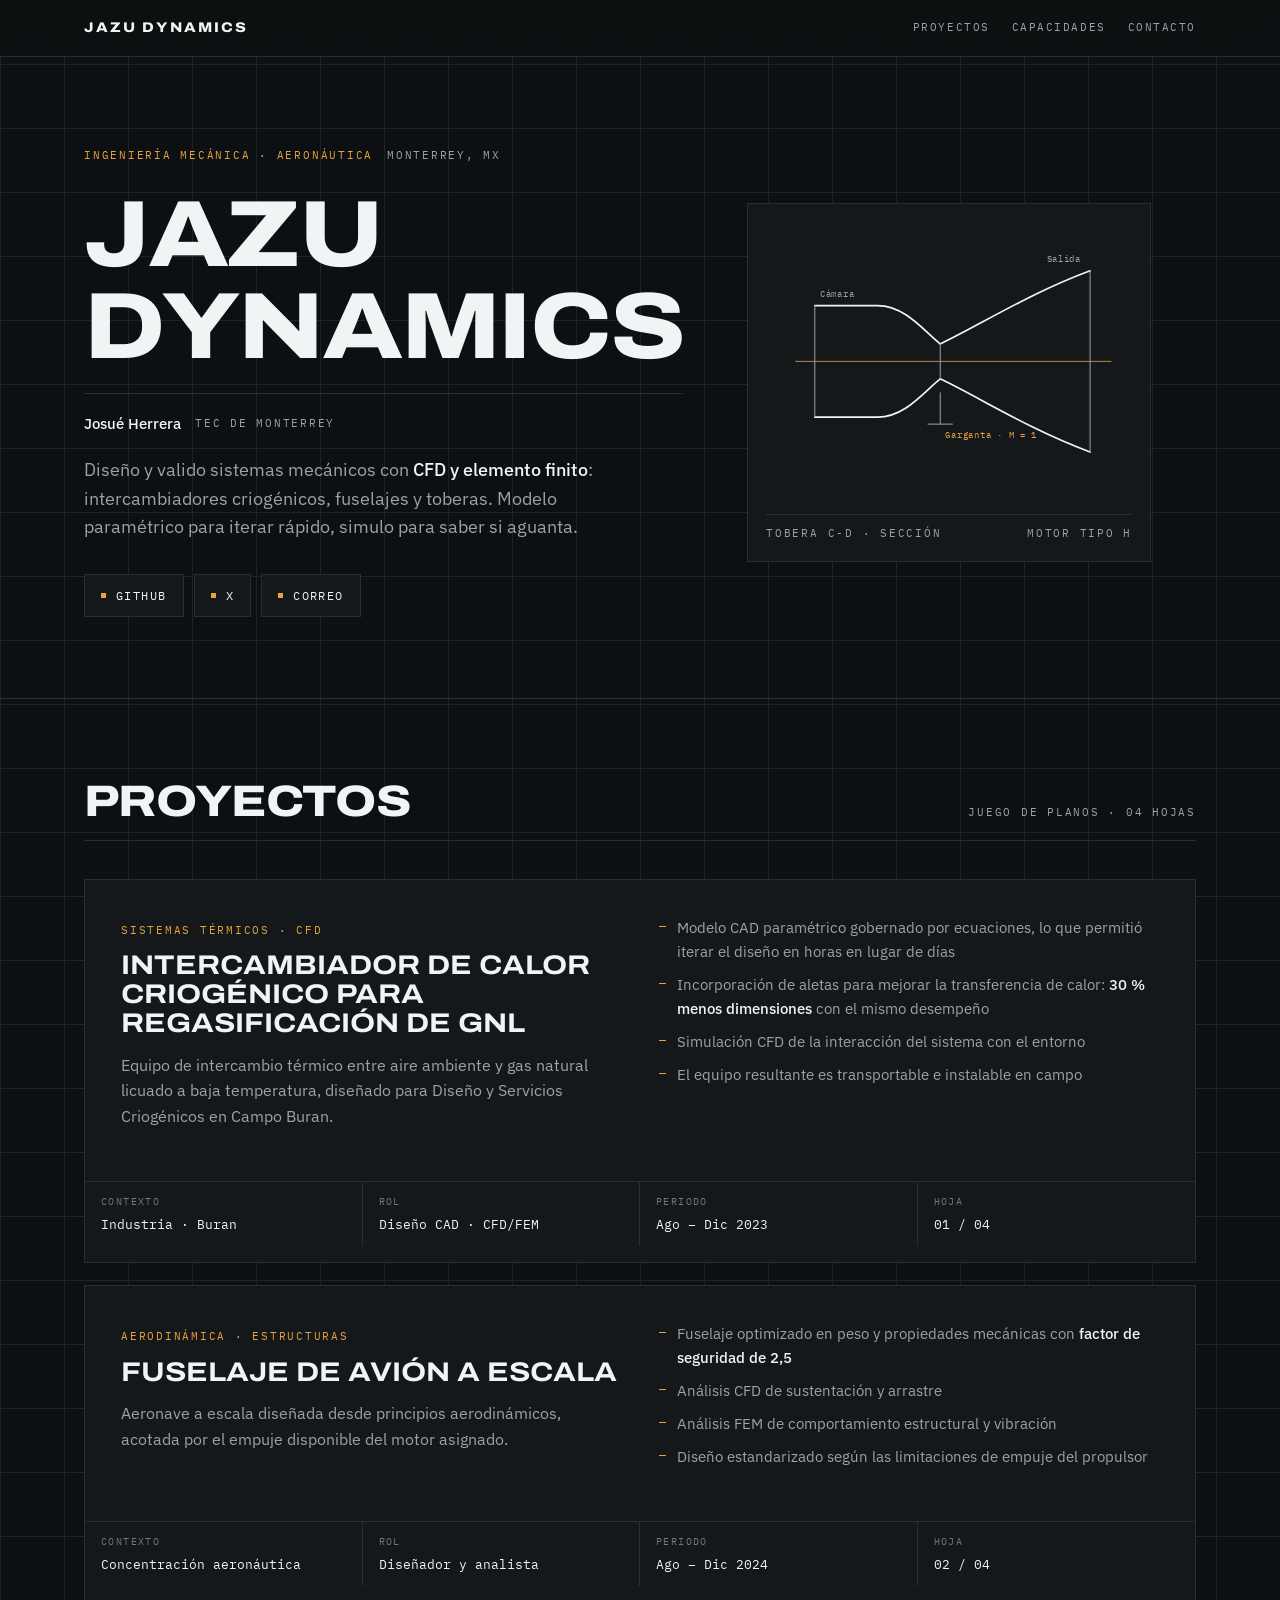
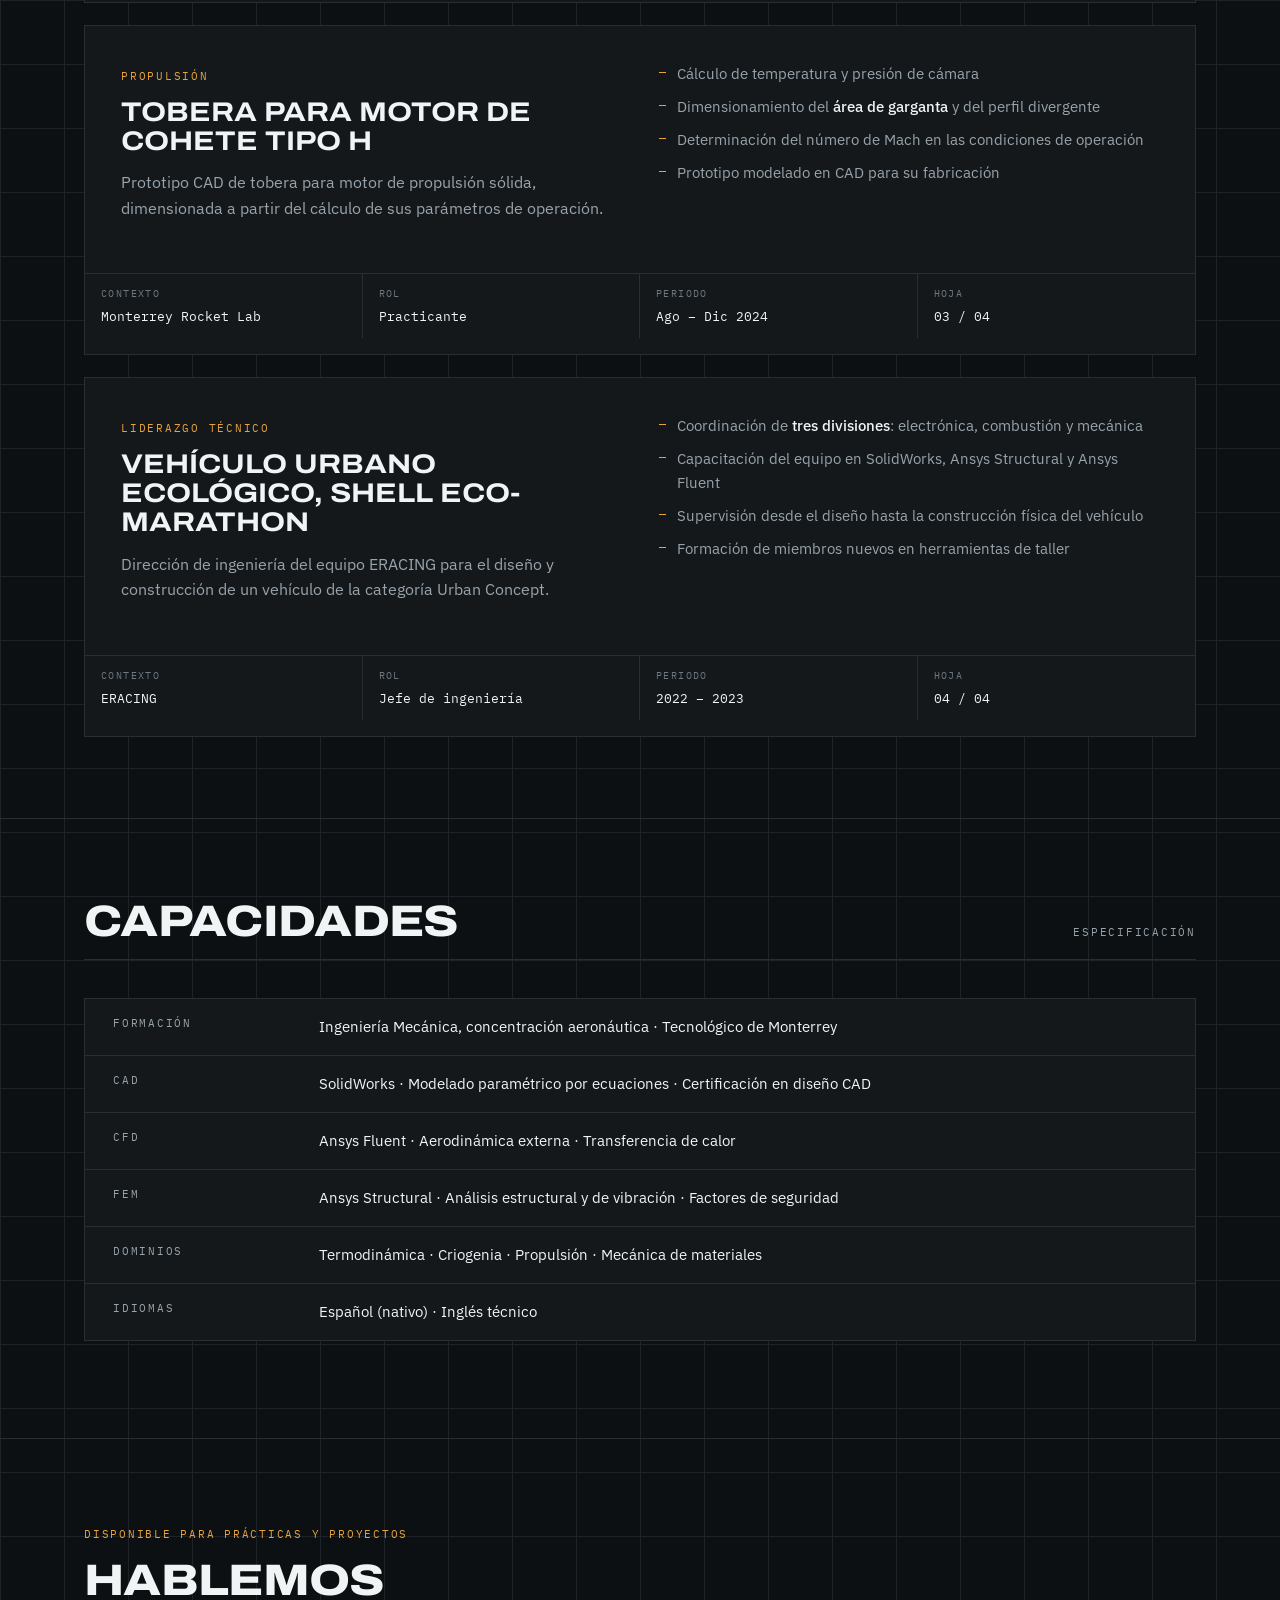
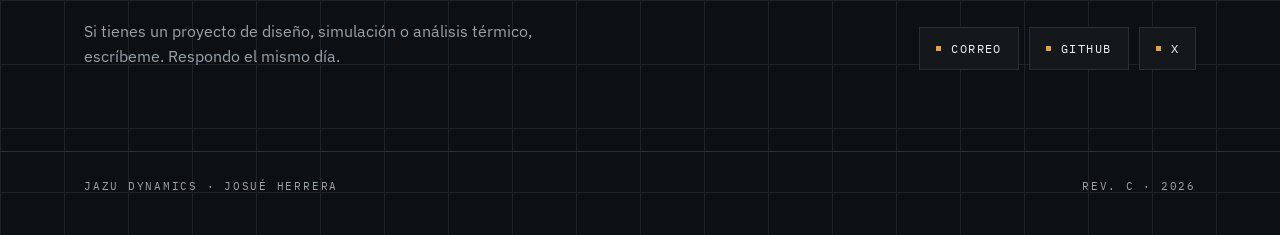
==== index.html @ 95dfeba9 "Update index.html v3" ====
<!DOCTYPE html>
<html lang="es">
<head>
<meta charset="utf-8">
<meta name="viewport" content="width=device-width, initial-scale=1">
<title>JAZU DYNAMICS — Josué Herrera, Ingeniero Mecánico</title>
<meta name="description" content="Portafolio de ingeniería mecánica con concentración aeronáutica: análisis CFD y FEM, diseño CAD paramétrico y sistemas térmicos.">
<meta property="og:title" content="JAZU DYNAMICS — Josué Herrera">
<meta property="og:description" content="Ingeniería mecánica aeronáutica: CFD, FEM y diseño CAD paramétrico.">
<meta property="og:type" content="website">
<link rel="preconnect" href="https://fonts.googleapis.com">
<link rel="preconnect" href="https://fonts.gstatic.com" crossorigin>
<link href="https://fonts.googleapis.com/css2?family=Archivo:wdth,wght@100..125,400..900&family=IBM+Plex+Mono:wght@400;500&family=IBM+Plex+Sans:wght@400;500&display=swap" rel="stylesheet">
<style>
:root{
  --bg:#0D1012;
  --panel:#14181B;
  --panel-2:#191E22;
  --line:#272E34;
  --line-soft:#1D2328;
  --steel:#98A3AB;
  --dim:#6D7880;
  --ink:#F1F4F5;
  --amber:#E8A33D;
  --sans:"IBM Plex Sans",system-ui,sans-serif;
  --mono:"IBM Plex Mono",ui-monospace,monospace;
  --display:"Archivo",system-ui,sans-serif;
  --pad:clamp(20px,5vw,72px);
}
*{box-sizing:border-box}
html{scroll-behavior:smooth}
body{
  margin:0;background:var(--bg);color:var(--steel);
  font-family:var(--sans);font-size:16px;line-height:1.6;
  -webkit-font-smoothing:antialiased;
  background-image:linear-gradient(var(--line-soft) 1px,transparent 1px),linear-gradient(90deg,var(--line-soft) 1px,transparent 1px);
  background-size:64px 64px;
}
a{color:inherit}
.wrap{max-width:1240px;margin:0 auto;padding:0 var(--pad)}
.tag{font-family:var(--mono);font-size:11px;letter-spacing:.16em;text-transform:uppercase;color:var(--steel)}
.tag--amber{color:var(--amber)}
h1,h2,h3{font-family:var(--display);font-variation-settings:"wdth" 116;color:var(--ink);margin:0;line-height:.98;text-transform:uppercase}

/* ---------- barra ---------- */
.bar{position:sticky;top:0;z-index:50;background:rgba(13,16,18,.88);backdrop-filter:blur(8px);border-bottom:1px solid var(--line)}
.bar__in{display:flex;align-items:center;justify-content:space-between;gap:16px;height:56px}
.bar__name{font-family:var(--display);font-variation-settings:"wdth" 112;font-weight:800;font-size:14px;letter-spacing:.14em;color:var(--ink);text-transform:uppercase;text-decoration:none}
.bar__nav{display:flex;gap:22px}
.bar__nav a{font-family:var(--mono);font-size:11px;letter-spacing:.14em;text-transform:uppercase;text-decoration:none;color:var(--steel)}
.bar__nav a:hover{color:var(--amber)}
.bar__nav a:focus-visible,.bar__name:focus-visible{outline:2px solid var(--amber);outline-offset:3px}
@media(max-width:640px){.bar__nav a:nth-child(2){display:none}}

/* ---------- hero ---------- */
.hero{padding:clamp(52px,10vh,112px) 0 clamp(48px,9vh,92px);border-bottom:1px solid var(--line)}
.hero__grid{display:grid;grid-template-columns:1.1fr .9fr;gap:clamp(28px,5vw,64px);align-items:center}
@media(max-width:900px){.hero__grid{grid-template-columns:1fr}}
.hero__eyebrow{display:flex;align-items:center;gap:14px;margin-bottom:24px;flex-wrap:wrap}
h1{font-weight:800;font-size:clamp(40px,7.4vw,94px);letter-spacing:-.025em}
.hero__sig{display:flex;align-items:center;gap:14px;margin-top:20px;padding-top:18px;border-top:1px solid var(--line)}
.hero__sig b{color:var(--ink);font-family:var(--sans);font-weight:500;font-size:15px}
.hero__lead{max-width:48ch;margin:20px 0 0;font-size:clamp(16px,1.5vw,18px)}
.hero__lead strong{color:var(--ink);font-weight:500}

.links{display:flex;flex-wrap:wrap;gap:10px;margin-top:32px}
.link{display:inline-flex;align-items:center;gap:10px;padding:11px 16px;border:1px solid var(--line);background:var(--panel);text-decoration:none;font-family:var(--mono);font-size:12px;letter-spacing:.12em;text-transform:uppercase;color:var(--ink);transition:border-color .18s,background .18s,transform .18s}
.link:hover{border-color:var(--amber);background:var(--panel-2);transform:translateY(-2px)}
.link:focus-visible{outline:2px solid var(--amber);outline-offset:2px}
.link i{width:5px;height:5px;background:var(--amber);display:block;flex:none}

/* ---------- dibujo tobera ---------- */
.plate{border:1px solid var(--line);background:var(--panel);padding:18px}
.plate svg{width:100%;height:auto;display:block}
.draw{stroke:var(--ink);fill:none;stroke-width:1.7;vector-effect:non-scaling-stroke;stroke-linecap:round}
.draw--thin{stroke:var(--steel);stroke-width:1}
.draw--center{stroke:var(--amber);stroke-width:1;stroke-dasharray:16 4 3 4;opacity:.8}
.ani{stroke-dasharray:1600;stroke-dashoffset:1600;animation:draw 1.6s cubic-bezier(.6,.05,.2,1) forwards}
.d1{animation-delay:.1s}.d2{animation-delay:.45s}.d3{animation-delay:.8s}.d4{animation-delay:1.1s}
@keyframes draw{to{stroke-dashoffset:0}}
.lbl{font-family:"IBM Plex Mono",monospace;font-size:10.5px;letter-spacing:.08em;fill:var(--steel)}
.lbl--amber{fill:var(--amber)}
.fade{opacity:0;animation:fade .6s ease 1.35s forwards}
@keyframes fade{to{opacity:1}}
.plate__foot{display:flex;justify-content:space-between;border-top:1px solid var(--line);margin-top:14px;padding-top:10px;gap:12px}

/* ---------- secciones ---------- */
section{padding:clamp(54px,9vh,100px) 0;border-bottom:1px solid var(--line)}
.head{display:flex;align-items:baseline;justify-content:space-between;gap:20px;margin-bottom:38px;border-bottom:1px solid var(--line);padding-bottom:16px;flex-wrap:wrap}
h2{font-weight:800;font-size:clamp(26px,4vw,44px);letter-spacing:-.015em}

.sheets{display:grid;gap:22px}
.sheet{border:1px solid var(--line);background:var(--panel);transition:border-color .2s}
.sheet:hover{border-color:#3A444C}
.sheet__body{padding:clamp(22px,3.4vw,36px);display:grid;grid-template-columns:1fr 1fr;gap:clamp(20px,3vw,44px)}
@media(max-width:820px){.sheet__body{grid-template-columns:1fr;gap:18px}}
h3{font-weight:700;font-size:clamp(19px,2.3vw,27px);margin:10px 0 14px;line-height:1.08}
.sheet p{margin:0}
.bullets{margin:0;padding:0;list-style:none}
.bullets li{position:relative;padding-left:18px;margin-bottom:9px;font-size:15px}
.bullets li:last-child{margin-bottom:0}
.bullets li::before{content:"";position:absolute;left:0;top:10px;width:7px;height:1px;background:var(--amber)}
.bullets b{color:var(--ink);font-weight:500}

.block{display:grid;grid-template-columns:repeat(4,1fr);border-top:1px solid var(--line)}
@media(max-width:560px){.block{grid-template-columns:repeat(2,1fr)}}
.cell{padding:12px 16px;border-right:1px solid var(--line)}
.cell:last-child{border-right:0}
@media(max-width:560px){.cell:nth-child(2n){border-right:0}.cell:nth-child(-n+2){border-bottom:1px solid var(--line)}}
.cell dt{font-family:var(--mono);font-size:10px;letter-spacing:.14em;text-transform:uppercase;color:var(--dim);margin-bottom:4px}
.cell dd{margin:0;font-family:var(--mono);font-size:12.5px;color:var(--ink)}

.specs{border:1px solid var(--line);background:var(--panel)}
.row{display:grid;grid-template-columns:190px 1fr;gap:16px;padding:16px clamp(16px,2.4vw,28px);border-bottom:1px solid var(--line)}
.row:last-child{border-bottom:0}
@media(max-width:640px){.row{grid-template-columns:1fr;gap:6px}}
.row dd{margin:0;color:var(--ink);font-size:15px}

.contact{display:grid;grid-template-columns:1fr auto;gap:32px;align-items:end}
@media(max-width:820px){.contact{grid-template-columns:1fr;align-items:start}}
.contact p{max-width:48ch;margin:16px 0 0}

footer{padding:26px 0 40px}
.rev{display:flex;flex-wrap:wrap;gap:14px 28px;justify-content:space-between}

.reveal{opacity:0;transform:translateY(14px);transition:opacity .6s ease,transform .6s ease}
.reveal.in{opacity:1;transform:none}
@media(prefers-reduced-motion:reduce){
  .ani{animation:none;stroke-dashoffset:0}
  .fade{animation:none;opacity:1}
  .reveal{opacity:1;transform:none;transition:none}
  html{scroll-behavior:auto}
}
</style>
</head>
<body>

<header class="bar">
  <div class="wrap bar__in">
    <a class="bar__name" href="#top">JAZU DYNAMICS</a>
    <nav class="bar__nav">
      <a href="#proyectos">Proyectos</a>
      <a href="#capacidades">Capacidades</a>
      <a href="#contacto">Contacto</a>
    </nav>
  </div>
</header>

<main id="top">

  <!-- ================= HERO ================= -->
  <div class="hero">
    <div class="wrap hero__grid">
      <div>
        <div class="hero__eyebrow">
          <span class="tag tag--amber">Ingeniería mecánica · Aeronáutica</span>
          <span class="tag">Monterrey, MX</span>
        </div>

        <h1>Jazu<br>Dynamics</h1>

        <div class="hero__sig">
          <b>Josué Herrera</b>
          <span class="tag">Tec de Monterrey</span>
        </div>

        <p class="hero__lead">Diseño y valido sistemas mecánicos con <strong>CFD y elemento finito</strong>: intercambiadores criogénicos, fuselajes y toberas. Modelo paramétrico para iterar rápido, simulo para saber si aguanta.</p>

        <div class="links">
          <a class="link" href="https://github.com/elipsonjumper" target="_blank" rel="noopener"><i></i>GitHub</a>
          <a class="link" href="https://x.com/TU-USUARIO-X" target="_blank" rel="noopener"><i></i>X</a>
          <a class="link" href="mailto:josueherrera12345@icloud.com"><i></i>Correo</a>
        </div>
      </div>

      <!-- Tobera convergente-divergente -->
      <div class="plate">
        <svg viewBox="0 0 420 320" role="img" aria-label="Sección de una tobera convergente-divergente con la garganta señalada">
          <path class="draw draw--center ani d1" d="M34 160 H396"/>
          <path class="draw ani d2" d="M56 96 H128 C160 96 182 126 200 140 C246 118 302 82 372 56"/>
          <path class="draw ani d2" d="M56 224 H128 C160 224 182 194 200 180 C246 202 302 238 372 264"/>
          <path class="draw draw--thin ani d3" d="M56 96 V224"/>
          <path class="draw draw--thin ani d3" d="M372 56 V264"/>
          <path class="draw draw--thin ani d3" d="M200 140 V180"/>
          <path class="draw draw--thin ani d4" d="M200 196 V232 M186 232 H214"/>
          <g class="fade">
            <text class="lbl lbl--amber" x="206" y="248">Garganta · M = 1</text>
            <text class="lbl" x="62" y="86">Cámara</text>
            <text class="lbl" x="322" y="46">Salida</text>
          </g>
        </svg>
        <div class="plate__foot">
          <span class="tag">Tobera C-D · sección</span>
          <span class="tag">Motor tipo H</span>
        </div>
      </div>
    </div>
  </div>

  <!-- ================= PROYECTOS ================= -->
  <section id="proyectos">
    <div class="wrap">
      <div class="head">
        <h2>Proyectos</h2>
        <span class="tag">Juego de planos · 04 hojas</span>
      </div>

      <div class="sheets">

        <article class="sheet reveal">
          <div class="sheet__body">
            <div>
              <span class="tag tag--amber">Sistemas térmicos · CFD</span>
              <h3>Intercambiador de calor criogénico para regasificación de GNL</h3>
              <p>Equipo de intercambio térmico entre aire ambiente y gas natural licuado a baja temperatura, diseñado para Diseño y Servicios Criogénicos en Campo Buran.</p>
            </div>
            <div>
              <ul class="bullets">
                <li>Modelo CAD paramétrico gobernado por ecuaciones, lo que permitió iterar el diseño en horas en lugar de días</li>
                <li>Incorporación de aletas para mejorar la transferencia de calor: <b>30 % menos dimensiones</b> con el mismo desempeño</li>
                <li>Simulación CFD de la interacción del sistema con el entorno</li>
                <li>El equipo resultante es transportable e instalable en campo</li>
              </ul>
            </div>
          </div>
          <dl class="block">
            <div class="cell"><dt>Contexto</dt><dd>Industria · Buran</dd></div>
            <div class="cell"><dt>Rol</dt><dd>Diseño CAD · CFD/FEM</dd></div>
            <div class="cell"><dt>Periodo</dt><dd>Ago – Dic 2023</dd></div>
            <div class="cell"><dt>Hoja</dt><dd>01 / 04</dd></div>
          </dl>
        </article>

        <article class="sheet reveal">
          <div class="sheet__body">
            <div>
              <span class="tag tag--amber">Aerodinámica · Estructuras</span>
              <h3>Fuselaje de avión a escala</h3>
              <p>Aeronave a escala diseñada desde principios aerodinámicos, acotada por el empuje disponible del motor asignado.</p>
            </div>
            <div>
              <ul class="bullets">
                <li>Fuselaje optimizado en peso y propiedades mecánicas con <b>factor de seguridad de 2,5</b></li>
                <li>Análisis CFD de sustentación y arrastre</li>
                <li>Análisis FEM de comportamiento estructural y vibración</li>
                <li>Diseño estandarizado según las limitaciones de empuje del propulsor</li>
              </ul>
            </div>
          </div>
          <dl class="block">
            <div class="cell"><dt>Contexto</dt><dd>Concentración aeronáutica</dd></div>
            <div class="cell"><dt>Rol</dt><dd>Diseñador y analista</dd></div>
            <div class="cell"><dt>Periodo</dt><dd>Ago – Dic 2024</dd></div>
            <div class="cell"><dt>Hoja</dt><dd>02 / 04</dd></div>
          </dl>
        </article>

        <article class="sheet reveal">
          <div class="sheet__body">
            <div>
              <span class="tag tag--amber">Propulsión</span>
              <h3>Tobera para motor de cohete tipo H</h3>
              <p>Prototipo CAD de tobera para motor de propulsión sólida, dimensionada a partir del cálculo de sus parámetros de operación.</p>
            </div>
            <div>
              <ul class="bullets">
                <li>Cálculo de temperatura y presión de cámara</li>
                <li>Dimensionamiento del <b>área de garganta</b> y del perfil divergente</li>
                <li>Determinación del número de Mach en las condiciones de operación</li>
                <li>Prototipo modelado en CAD para su fabricación</li>
              </ul>
            </div>
          </div>
          <dl class="block">
            <div class="cell"><dt>Contexto</dt><dd>Monterrey Rocket Lab</dd></div>
            <div class="cell"><dt>Rol</dt><dd>Practicante</dd></div>
            <div class="cell"><dt>Periodo</dt><dd>Ago – Dic 2024</dd></div>
            <div class="cell"><dt>Hoja</dt><dd>03 / 04</dd></div>
          </dl>
        </article>

        <article class="sheet reveal">
          <div class="sheet__body">
            <div>
              <span class="tag tag--amber">Liderazgo técnico</span>
              <h3>Vehículo urbano ecológico, Shell Eco-marathon</h3>
              <p>Dirección de ingeniería del equipo ERACING para el diseño y construcción de un vehículo de la categoría Urban Concept.</p>
            </div>
            <div>
              <ul class="bullets">
                <li>Coordinación de <b>tres divisiones</b>: electrónica, combustión y mecánica</li>
                <li>Capacitación del equipo en SolidWorks, Ansys Structural y Ansys Fluent</li>
                <li>Supervisión desde el diseño hasta la construcción física del vehículo</li>
                <li>Formación de miembros nuevos en herramientas de taller</li>
              </ul>
            </div>
          </div>
          <dl class="block">
            <div class="cell"><dt>Contexto</dt><dd>ERACING</dd></div>
            <div class="cell"><dt>Rol</dt><dd>Jefe de ingeniería</dd></div>
            <div class="cell"><dt>Periodo</dt><dd>2022 – 2023</dd></div>
            <div class="cell"><dt>Hoja</dt><dd>04 / 04</dd></div>
          </dl>
        </article>

      </div>
    </div>
  </section>

  <!-- ================= CAPACIDADES ================= -->
  <section id="capacidades">
    <div class="wrap">
      <div class="head">
        <h2>Capacidades</h2>
        <span class="tag">Especificación</span>
      </div>
      <dl class="specs reveal">
        <div class="row"><dt class="tag">Formación</dt><dd>Ingeniería Mecánica, concentración aeronáutica · Tecnológico de Monterrey</dd></div>
        <div class="row"><dt class="tag">CAD</dt><dd>SolidWorks · Modelado paramétrico por ecuaciones · Certificación en diseño CAD</dd></div>
        <div class="row"><dt class="tag">CFD</dt><dd>Ansys Fluent · Aerodinámica externa · Transferencia de calor</dd></div>
        <div class="row"><dt class="tag">FEM</dt><dd>Ansys Structural · Análisis estructural y de vibración · Factores de seguridad</dd></div>
        <div class="row"><dt class="tag">Dominios</dt><dd>Termodinámica · Criogenia · Propulsión · Mecánica de materiales</dd></div>
        <div class="row"><dt class="tag">Idiomas</dt><dd>Español (nativo) · Inglés técnico</dd></div>
      </dl>
    </div>
  </section>

  <!-- ================= CONTACTO ================= -->
  <section id="contacto">
    <div class="wrap contact">
      <div>
        <span class="tag tag--amber">Disponible para prácticas y proyectos</span>
        <h2 style="margin-top:14px">Hablemos</h2>
        <p>Si tienes un proyecto de diseño, simulación o análisis térmico, escríbeme. Respondo el mismo día.</p>
      </div>
      <div class="links" style="margin:0">
        <a class="link" href="mailto:josueherrera12345@icloud.com"><i></i>Correo</a>
        <a class="link" href="https://github.com/elipsonjumper" target="_blank" rel="noopener"><i></i>GitHub</a>
        <a class="link" href="https://x.com/TU-USUARIO-X" target="_blank" rel="noopener"><i></i>X</a>
      </div>
    </div>
  </section>

</main>

<footer>
  <div class="wrap rev">
    <span class="tag">Jazu Dynamics · Josué Herrera</span>
    <span class="tag">Rev. C · <span id="anio">2026</span></span>
  </div>
</footer>

<script>
document.getElementById('anio').textContent = new Date().getFullYear();
if (!window.matchMedia('(prefers-reduced-motion: reduce)').matches) {
  const obs = new IntersectionObserver((entries) => {
    entries.forEach((e) => { if (e.isIntersecting) { e.target.classList.add('in'); obs.unobserve(e.target); } });
  }, { threshold: 0.15 });
  document.querySelectorAll('.reveal').forEach((el) => obs.observe(el));
} else {
  document.querySelectorAll('.reveal').forEach((el) => el.classList.add('in'));
}
</script>
</body>
</html>
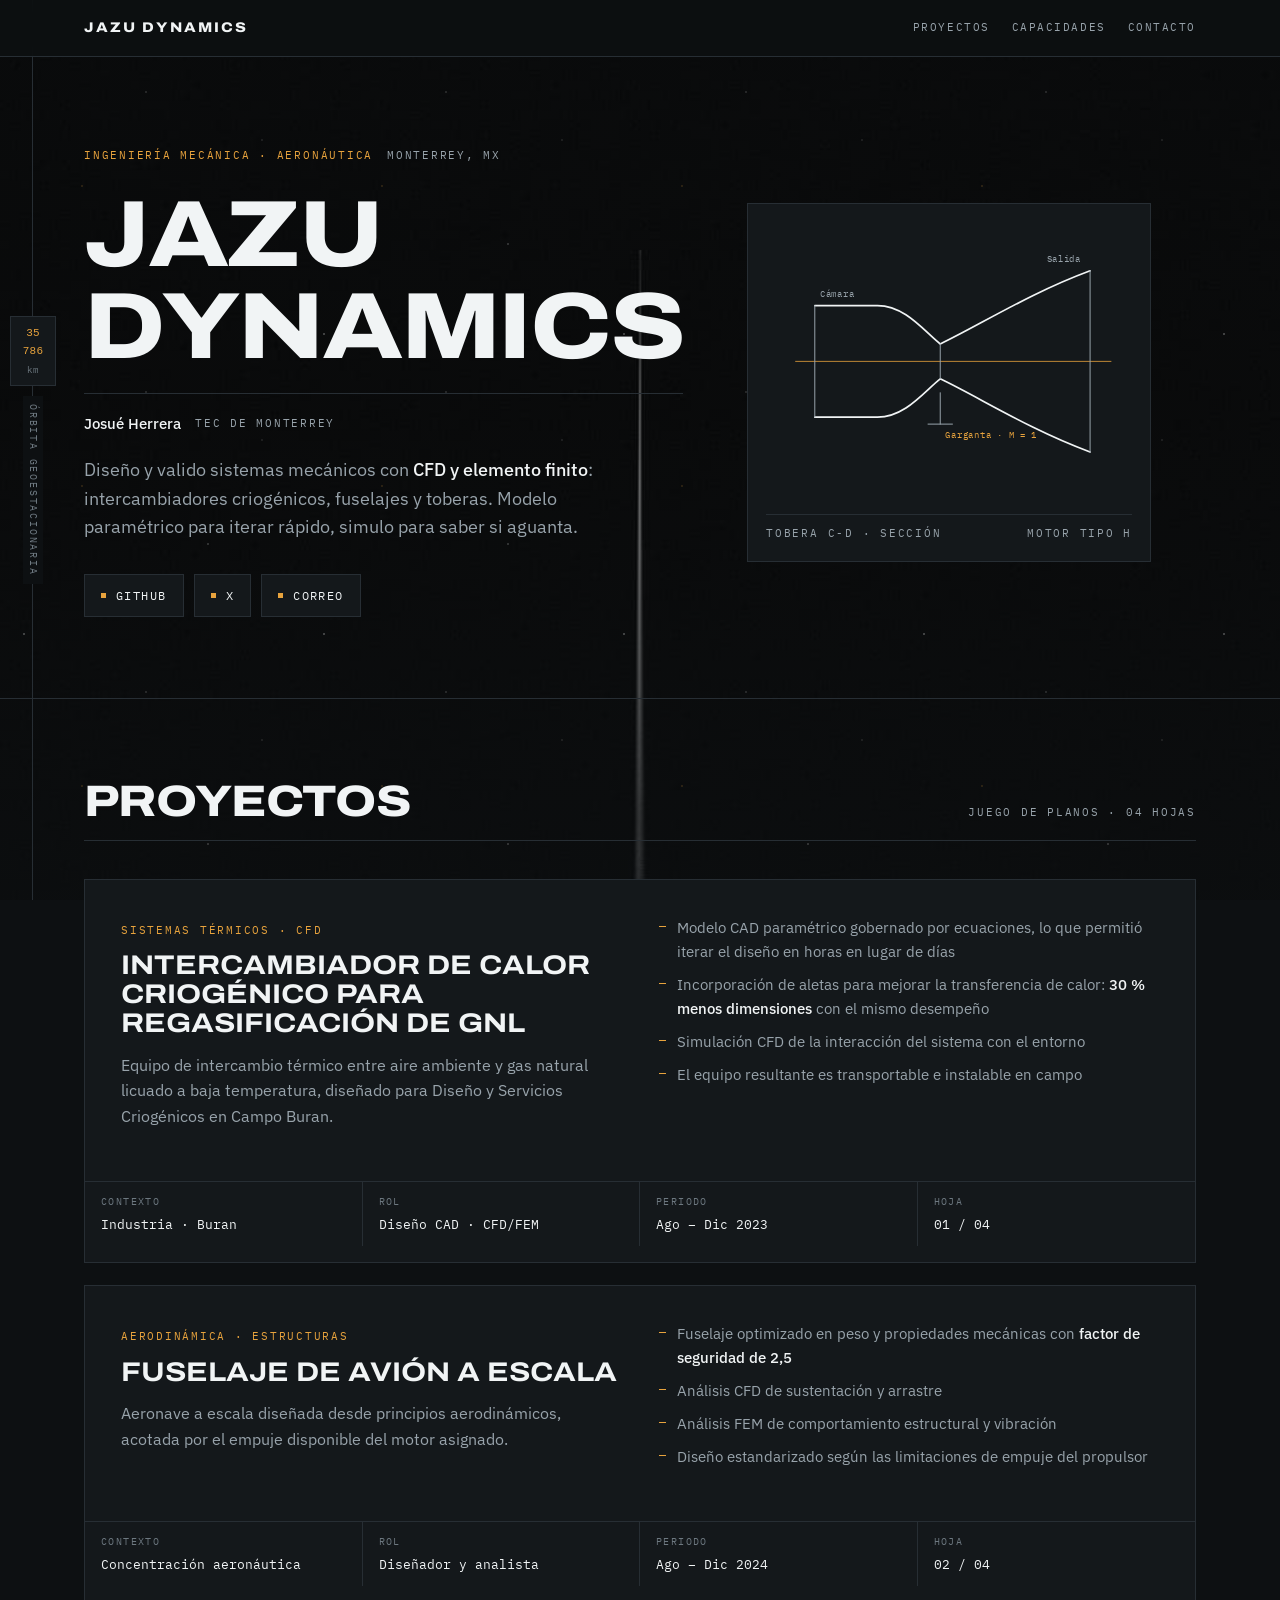
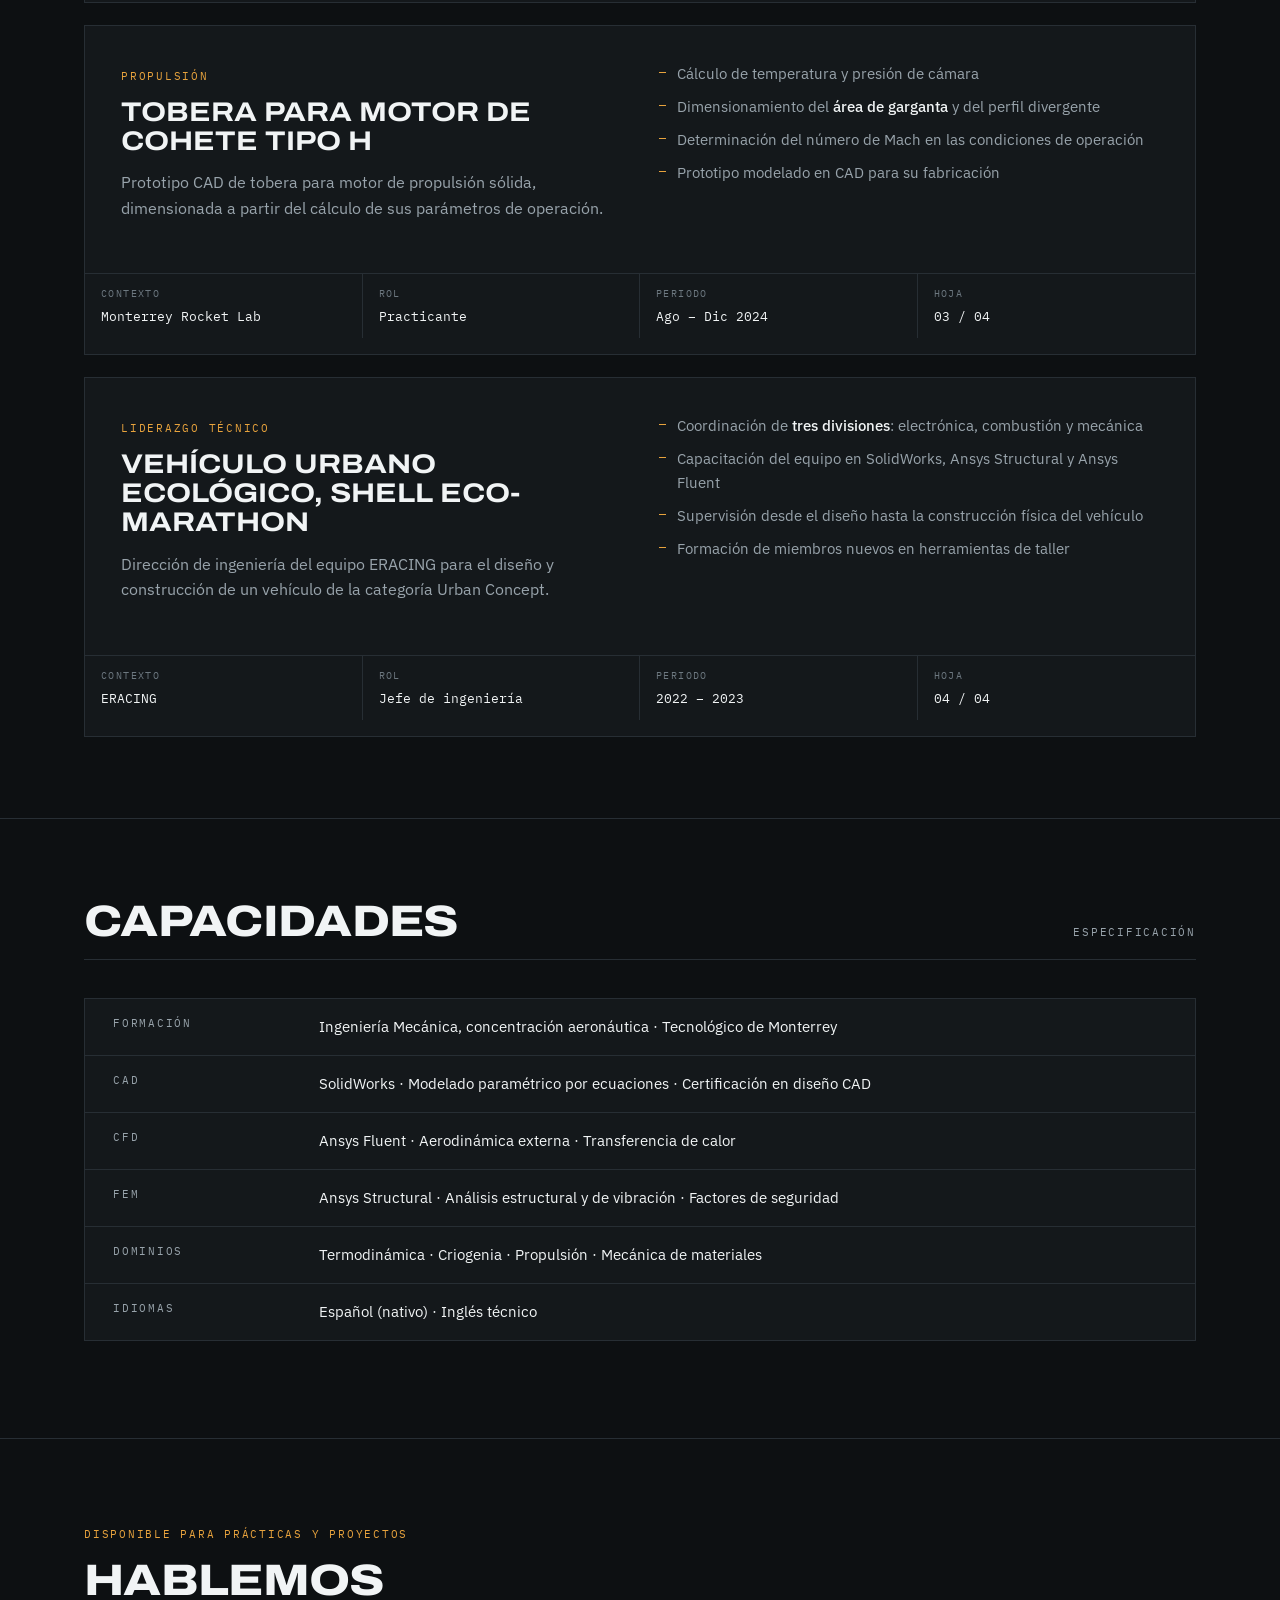
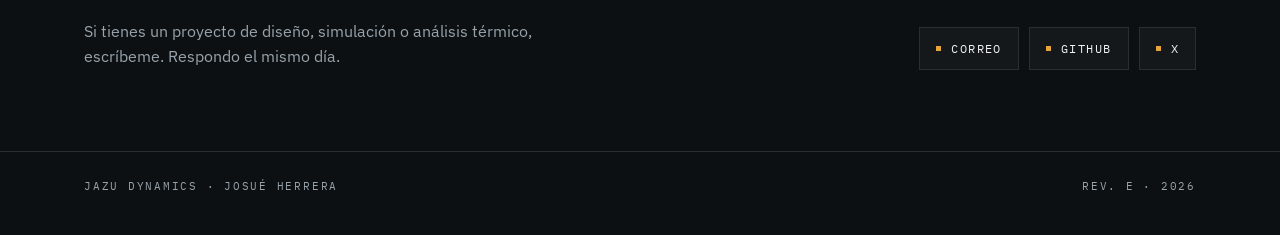
==== commit 66132b89: "Update index.html v4" ====
--- a/index.html
+++ b/index.html
@@ -28,14 +28,14 @@
   --pad:clamp(20px,5vw,72px);
 }
 *{box-sizing:border-box}
-html{scroll-behavior:smooth}
+html{scroll-behavior:smooth;background:var(--bg)}
 body{
-  margin:0;background:var(--bg);color:var(--steel);
+  position:relative;
+  margin:0;color:var(--steel);
   font-family:var(--sans);font-size:16px;line-height:1.6;
   -webkit-font-smoothing:antialiased;
-  background-image:linear-gradient(var(--line-soft) 1px,transparent 1px),linear-gradient(90deg,var(--line-soft) 1px,transparent 1px);
-  background-size:64px 64px;
-}
+}
+body::before{display:none}
 a{color:inherit}
 .wrap{max-width:1240px;margin:0 auto;padding:0 var(--pad)}
 .tag{font-family:var(--mono);font-size:11px;letter-spacing:.16em;text-transform:uppercase;color:var(--steel)}
@@ -123,17 +123,93 @@
 footer{padding:26px 0 40px}
 .rev{display:flex;flex-wrap:wrap;gap:14px 28px;justify-content:space-between}
 
+/* ---------- descenso: cielo, estrellas, altímetro ---------- */
+.sky{
+  position:fixed;inset:0;z-index:-3;pointer-events:none;
+  /* 1) velo oscuro para proteger el texto  2) foto del elevador  3) base por si la foto no carga */
+  background-image:
+    linear-gradient(180deg,rgba(13,16,18,.42) 0%,rgba(13,16,18,.30) 45%,rgba(13,16,18,.68) 100%),
+    url("fondo.jpg"),
+    linear-gradient(to bottom,#04060A 0%,#070C13 50%,#0E1C26 100%);
+  background-size:100% 100%, cover, 100% 100%;
+  background-position:0 0, 50% calc(var(--p,0) * 100%), 0 0;
+  background-repeat:no-repeat,no-repeat,no-repeat;
+}
+@media(max-width:900px){
+  /* en celular el texto pasa justo encima del cable: se oscurece más */
+  .sky{background-image:
+    linear-gradient(180deg,rgba(13,16,18,.62) 0%,rgba(13,16,18,.55) 45%,rgba(13,16,18,.80) 100%),
+    url("fondo.jpg"),
+    linear-gradient(to bottom,#04060A 0%,#070C13 50%,#0E1C26 100%);}
+}
+.stars{
+  position:fixed;inset:0;z-index:-2;pointer-events:none;opacity:var(--stars,1);
+  background-image:
+    radial-gradient(1.2px 1.2px at 24px 34px,rgba(255,255,255,.55),transparent),
+    radial-gradient(1px 1px at 146px 92px,rgba(255,255,255,.4),transparent),
+    radial-gradient(1px 1px at 82px 186px,rgba(232,163,61,.5),transparent),
+    radial-gradient(1.4px 1.4px at 208px 244px,rgba(255,255,255,.32),transparent),
+    radial-gradient(1px 1px at 262px 140px,rgba(255,255,255,.28),transparent);
+  background-size:300px 300px;
+  background-position:0 var(--drift,0px);
+}
+.alt{
+  position:fixed;left:10px;top:0;bottom:0;width:46px;z-index:40;pointer-events:none;
+  display:none;flex-direction:column;align-items:center;justify-content:center;gap:10px;
+}
+@media(min-width:1200px){.alt{display:flex}}
+.alt__rail{position:absolute;top:0;bottom:0;left:22px;width:1px;background:var(--line);overflow:hidden}
+.alt__marks{
+  position:absolute;left:-6px;width:13px;top:-60px;bottom:-60px;
+  background-image:repeating-linear-gradient(to bottom,var(--line) 0 1px,transparent 1px 44px);
+  transform:translateY(var(--tick,0px));
+}
+.alt__read{
+  position:relative;background:var(--panel);border:1px solid var(--line);
+  padding:8px 2px;text-align:center;min-width:46px;
+}
+.alt__read b{display:block;font-family:var(--mono);font-weight:500;font-size:11px;color:var(--amber);letter-spacing:.02em}
+.alt__read span{display:block;font-family:var(--mono);font-size:9px;letter-spacing:.14em;color:var(--dim);margin-top:2px}
+.alt__zone{
+  position:relative;writing-mode:vertical-rl;font-family:var(--mono);font-size:10px;
+  letter-spacing:.18em;text-transform:uppercase;color:var(--dim);
+  background:var(--bg);padding:8px 2px;max-height:34vh;overflow:hidden;
+}
+/* versión compacta en pantallas chicas */
+@media(max-width:1199px){
+  .alt{
+    display:flex;flex-direction:row;align-items:center;gap:8px;
+    left:auto;right:12px;top:auto;bottom:12px;width:auto;
+    background:rgba(13,16,18,.85);backdrop-filter:blur(6px);
+    border:1px solid var(--line);padding:6px 10px;
+  }
+  .alt__rail,.alt__zone{display:none}
+  .alt__read{border:0;background:none;padding:0;min-width:0;display:flex;align-items:baseline;gap:5px}
+  .alt__read span{margin:0}
+}
+
 .reveal{opacity:0;transform:translateY(14px);transition:opacity .6s ease,transform .6s ease}
 .reveal.in{opacity:1;transform:none}
 @media(prefers-reduced-motion:reduce){
   .ani{animation:none;stroke-dashoffset:0}
   .fade{animation:none;opacity:1}
+  .alt__marks{transform:none}
+  .stars{background-position:0 0}
   .reveal{opacity:1;transform:none;transition:none}
   html{scroll-behavior:auto}
 }
 </style>
 </head>
 <body>
+
+<div class="sky" aria-hidden="true"></div>
+<div class="stars" aria-hidden="true"></div>
+
+<aside class="alt" aria-hidden="true">
+  <div class="alt__rail"><span class="alt__marks"></span></div>
+  <div class="alt__read"><b id="altVal">35 786</b><span>km</span></div>
+  <div class="alt__zone" id="altZone">Órbita geoestacionaria</div>
+</aside>
 
 <header class="bar">
   <div class="wrap bar__in">
@@ -346,12 +422,67 @@
 <footer>
   <div class="wrap rev">
     <span class="tag">Jazu Dynamics · Josué Herrera</span>
-    <span class="tag">Rev. C · <span id="anio">2026</span></span>
+    <span class="tag">Rev. E · <span id="anio">2026</span></span>
   </div>
 </footer>
 
 <script>
 document.getElementById('anio').textContent = new Date().getFullYear();
+
+/* ---- descenso por elevador espacial ---- */
+(function(){
+  const root  = document.documentElement;
+  const val   = document.getElementById('altVal');
+  const zone  = document.getElementById('altZone');
+  const quiet = window.matchMedia('(prefers-reduced-motion: reduce)').matches;
+  const GEO   = 35786; // km, órbita geoestacionaria
+  let pending = false;
+
+  function capa(km){
+    if (km > 20000) return 'Órbita geoestacionaria';
+    if (km > 2000)  return 'Órbita media';
+    if (km > 160)   return 'Órbita baja';
+    if (km > 80)    return 'Termósfera';
+    if (km > 50)    return 'Mesósfera';
+    if (km > 12)    return 'Estratósfera';
+    if (km > 0.05)  return 'Tropósfera';
+    return 'Superficie';
+  }
+
+  function formato(km){
+    if (km >= 100) return Math.round(km).toLocaleString('es-MX').replace(/,/g,' ');
+    if (km >= 1)   return km.toFixed(1);
+    return km.toFixed(2);
+  }
+
+  function actualizar(){
+    pending = false;
+    const max = document.documentElement.scrollHeight - window.innerHeight;
+    const y = window.scrollY || window.pageYOffset;
+    const p = max > 0 ? Math.min(1, Math.max(0, y / max)) : 0;
+
+    root.style.setProperty('--p', p);
+    root.style.setProperty('--stars', Math.max(0, 1 - p * 1.7));
+    if (!quiet){
+      root.style.setProperty('--tick', (-(y * 0.35) % 44) + 'px');
+      root.style.setProperty('--drift', (-y * 0.06) + 'px');
+    }
+
+    // caída acelerada: la mayor parte del descenso ocurre al final
+    const km = GEO * Math.pow(1 - p, 3);
+    val.textContent = formato(km);
+    zone.textContent = capa(km);
+  }
+
+  function pedir(){
+    if (!pending){ pending = true; requestAnimationFrame(actualizar); }
+  }
+
+  window.addEventListener('scroll', pedir, {passive:true});
+  window.addEventListener('resize', pedir);
+  actualizar();
+})();
+
 if (!window.matchMedia('(prefers-reduced-motion: reduce)').matches) {
   const obs = new IntersectionObserver((entries) => {
     entries.forEach((e) => { if (e.isIntersecting) { e.target.classList.add('in'); obs.unobserve(e.target); } });
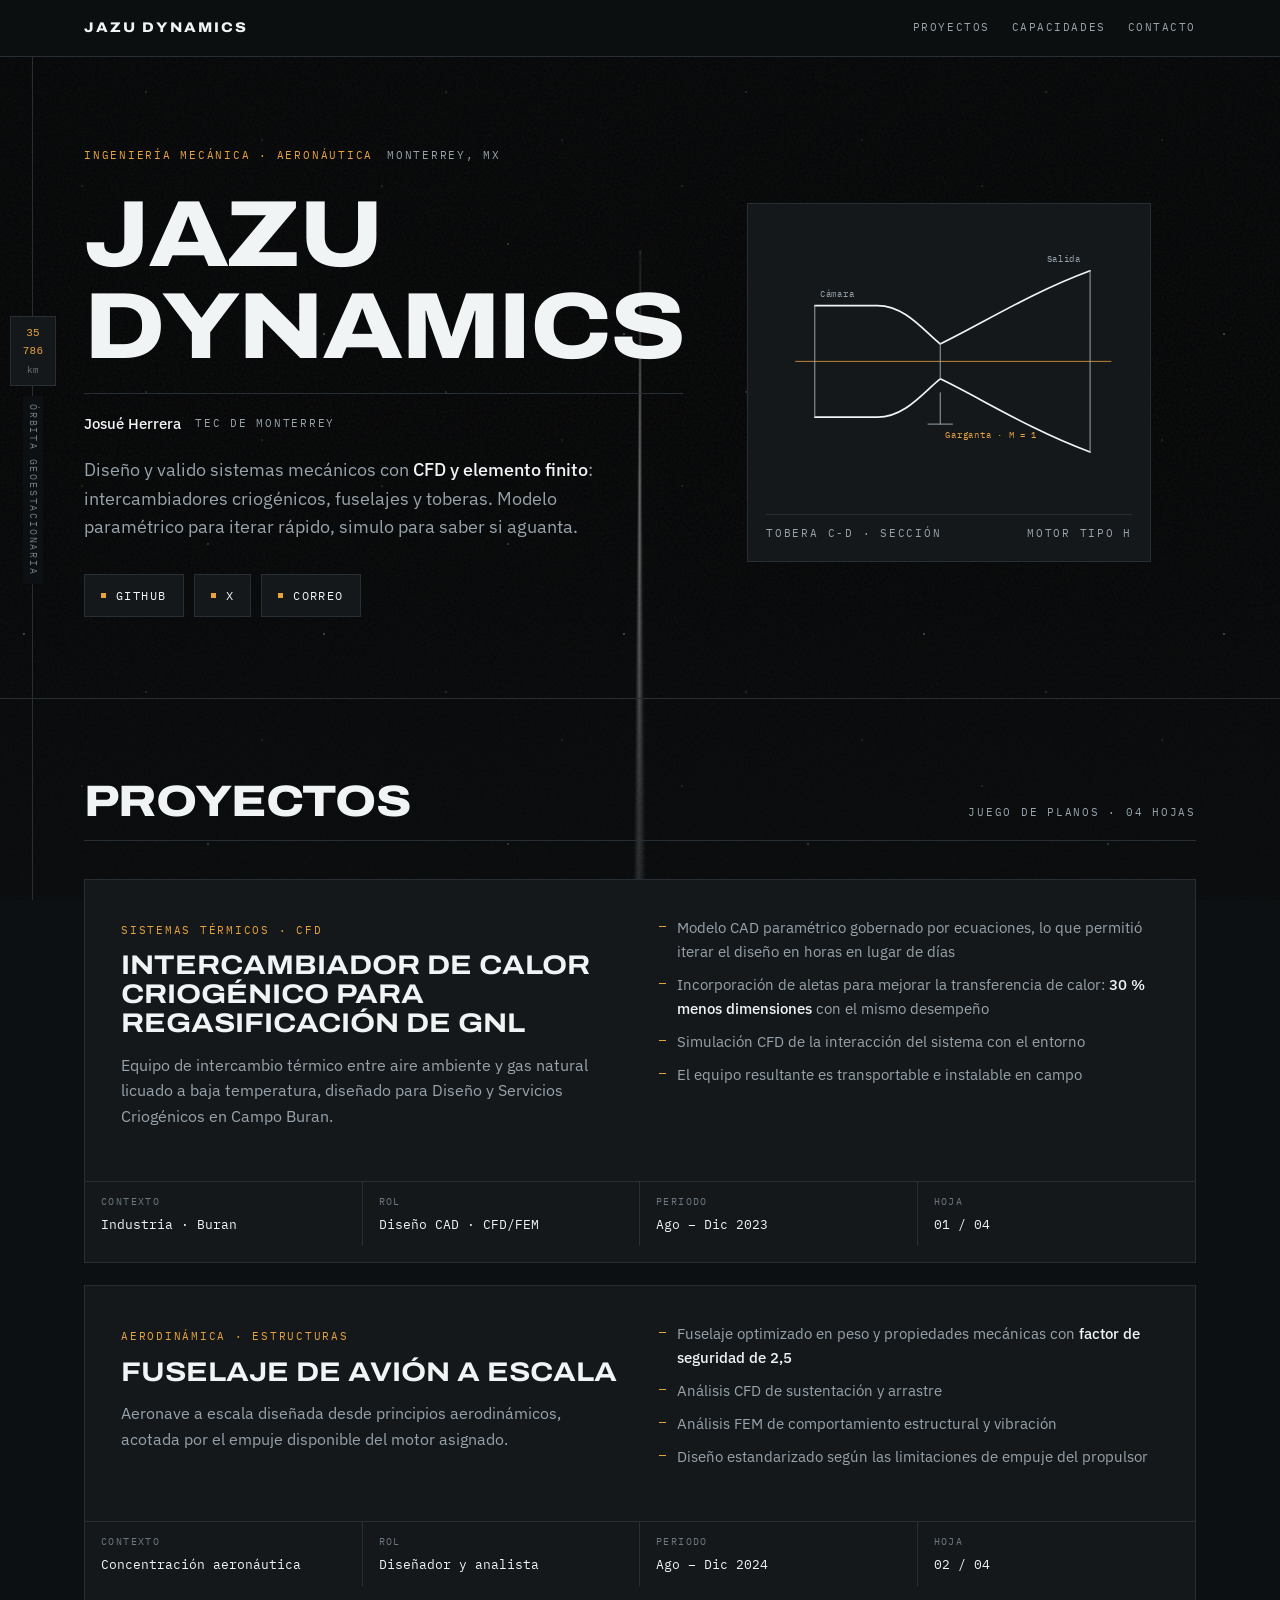
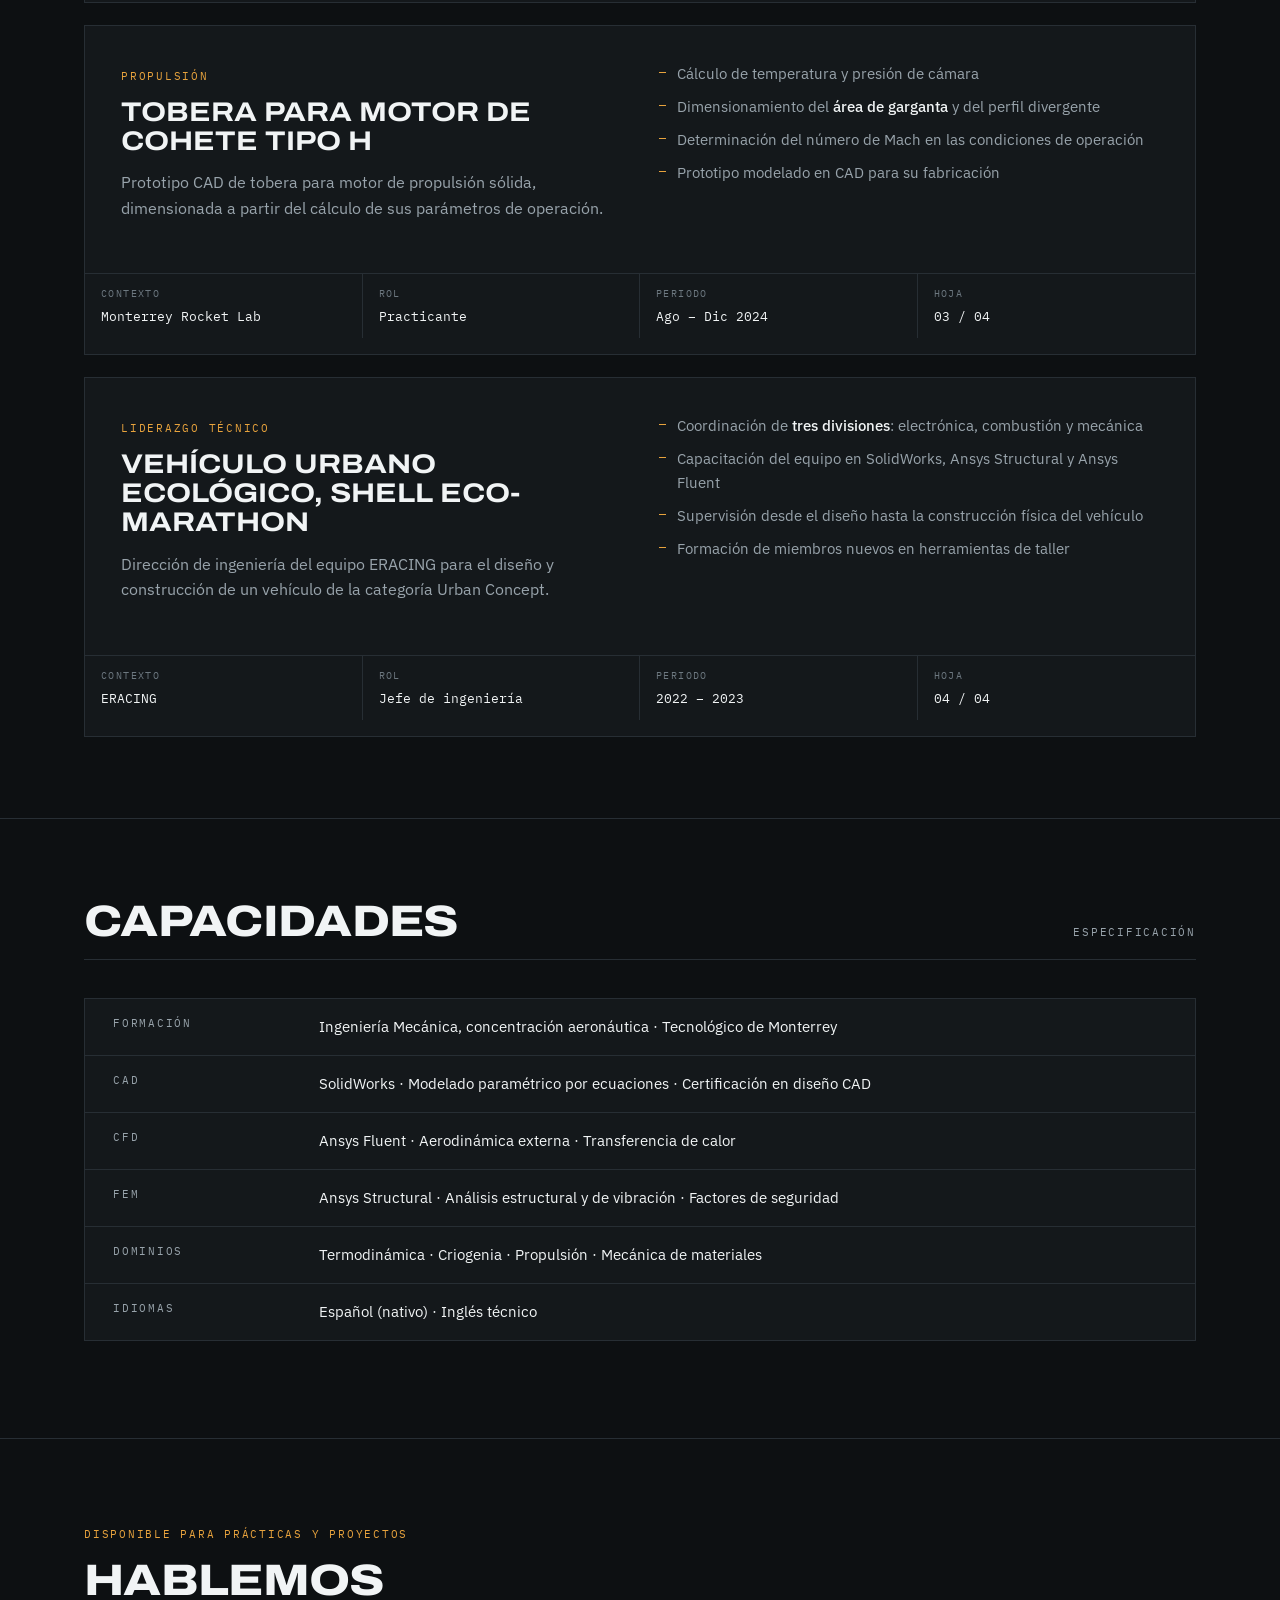
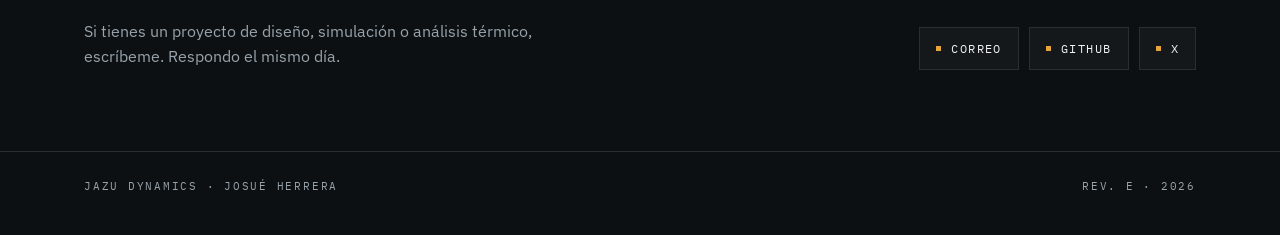
==== commit 2ab33c5f: "Update index.html v5" ====
--- a/index.html
+++ b/index.html
@@ -129,7 +129,7 @@
   /* 1) velo oscuro para proteger el texto  2) foto del elevador  3) base por si la foto no carga */
   background-image:
     linear-gradient(180deg,rgba(13,16,18,.42) 0%,rgba(13,16,18,.30) 45%,rgba(13,16,18,.68) 100%),
-    url("fondo.jpg"),
+    url("fondo.png"),
     linear-gradient(to bottom,#04060A 0%,#070C13 50%,#0E1C26 100%);
   background-size:100% 100%, cover, 100% 100%;
   background-position:0 0, 50% calc(var(--p,0) * 100%), 0 0;
@@ -139,7 +139,7 @@
   /* en celular el texto pasa justo encima del cable: se oscurece más */
   .sky{background-image:
     linear-gradient(180deg,rgba(13,16,18,.62) 0%,rgba(13,16,18,.55) 45%,rgba(13,16,18,.80) 100%),
-    url("fondo.jpg"),
+    url("fondo.png"),
     linear-gradient(to bottom,#04060A 0%,#070C13 50%,#0E1C26 100%);}
 }
 .stars{
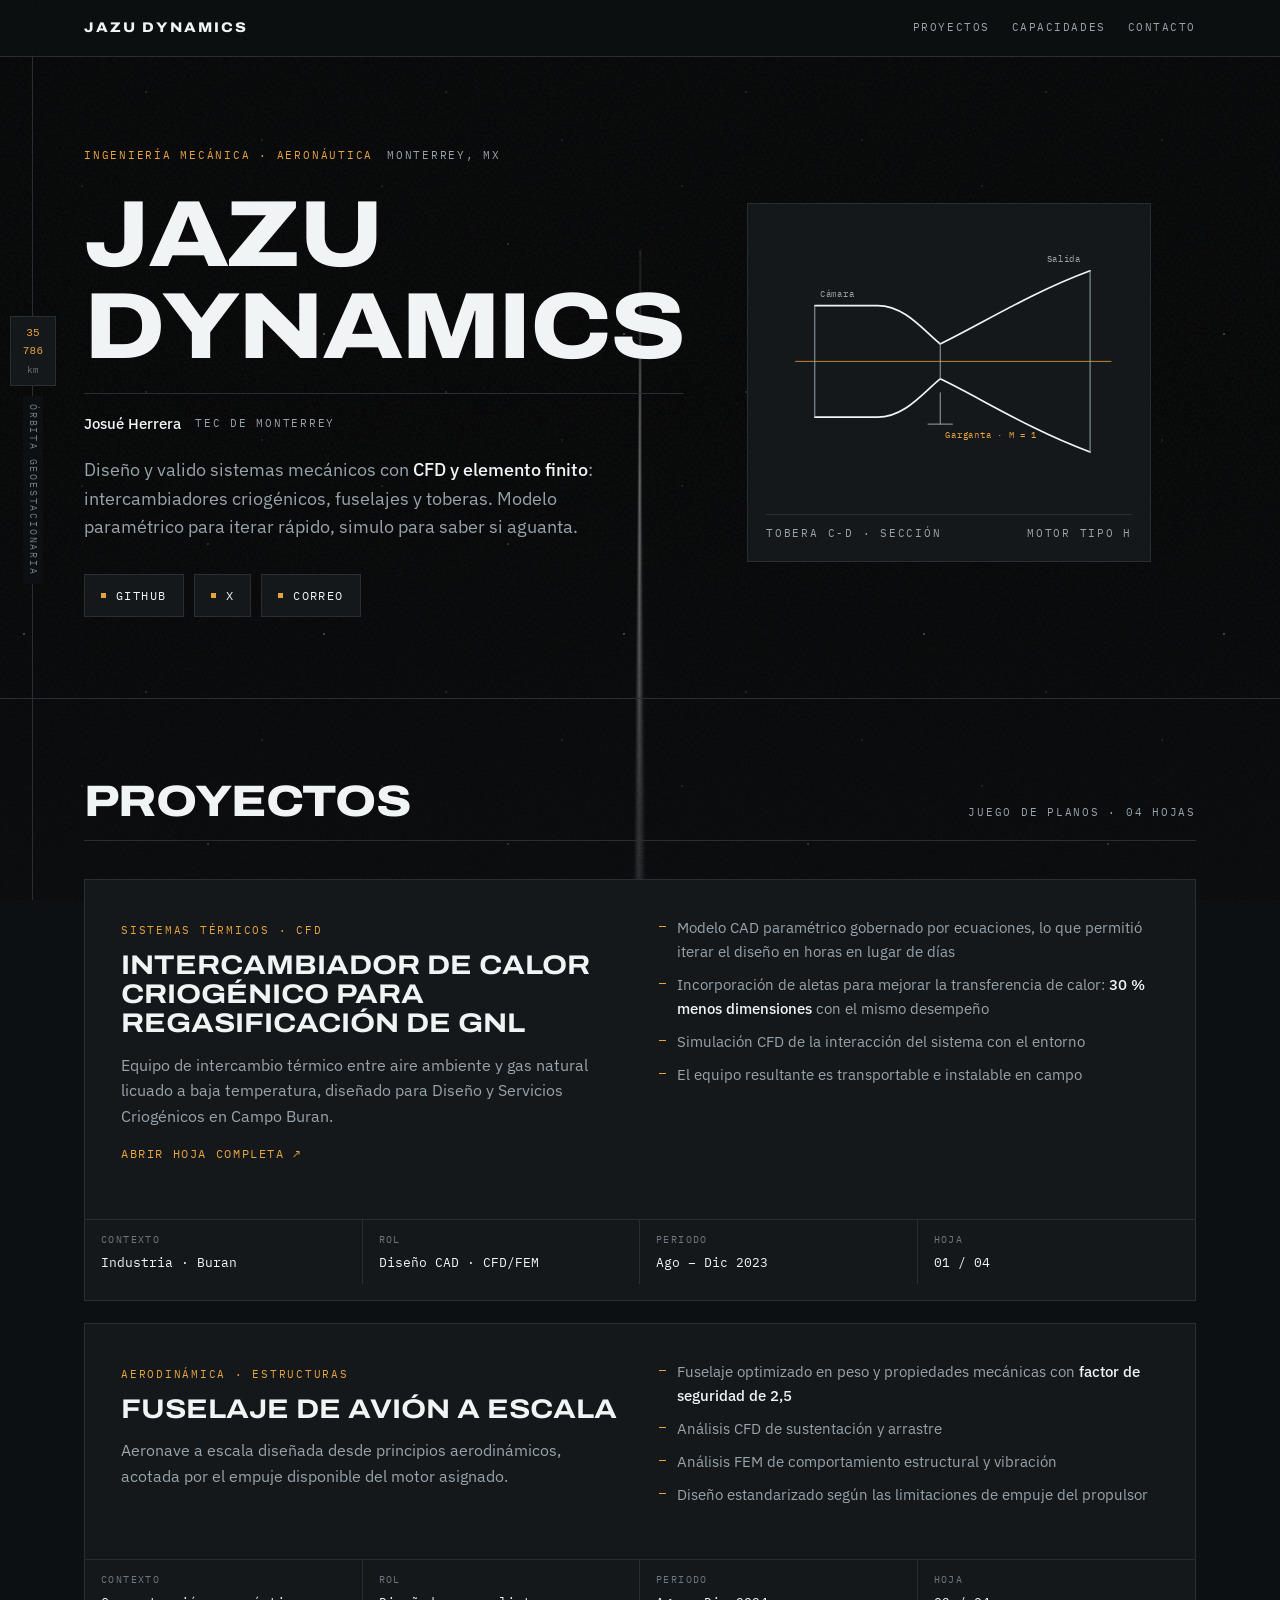
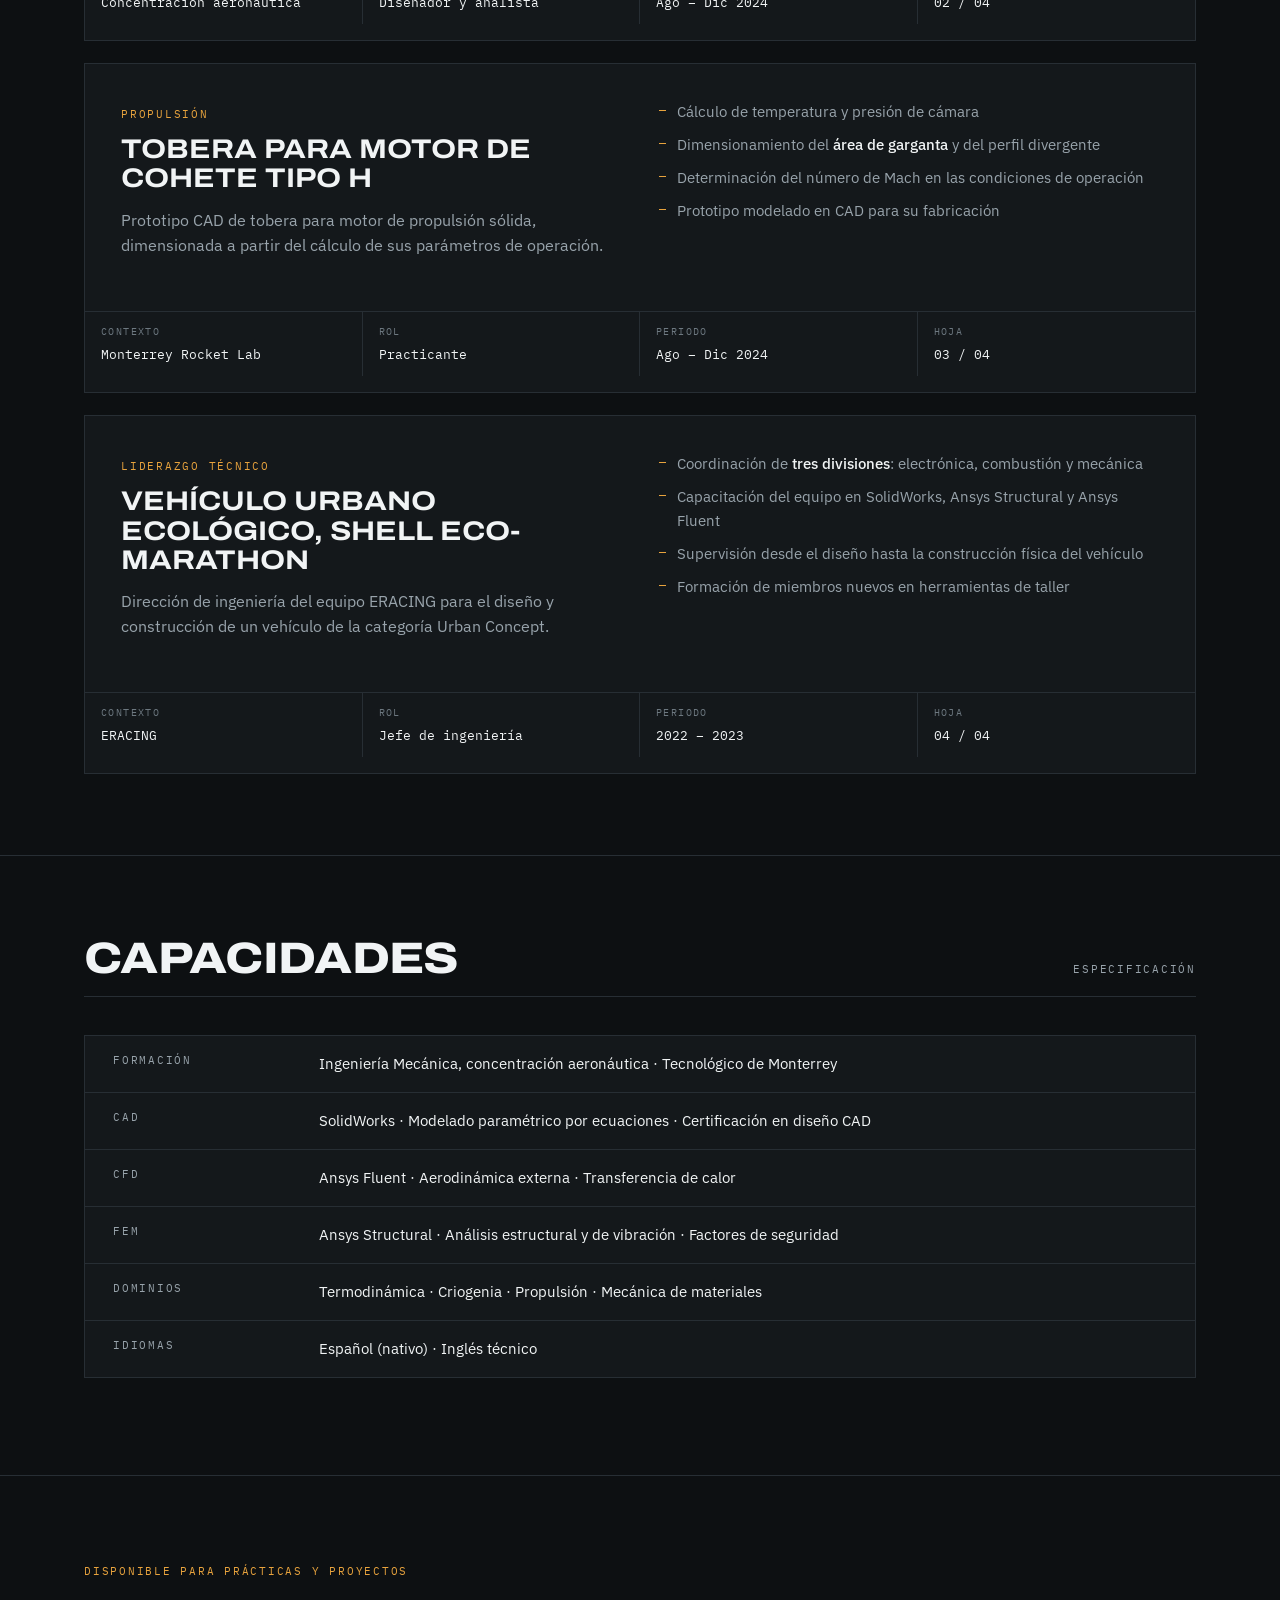
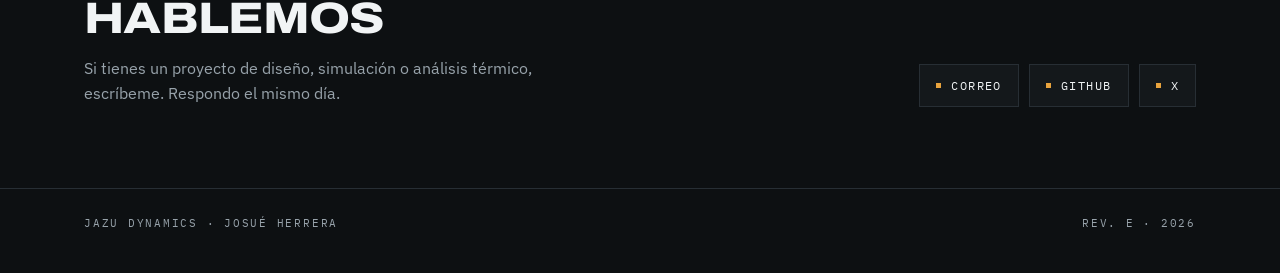
==== commit 09a9925a: "Add files via upload" ====
--- a/index.html
+++ b/index.html
@@ -11,194 +11,7 @@
 <link rel="preconnect" href="https://fonts.googleapis.com">
 <link rel="preconnect" href="https://fonts.gstatic.com" crossorigin>
 <link href="https://fonts.googleapis.com/css2?family=Archivo:wdth,wght@100..125,400..900&family=IBM+Plex+Mono:wght@400;500&family=IBM+Plex+Sans:wght@400;500&display=swap" rel="stylesheet">
-<style>
-:root{
-  --bg:#0D1012;
-  --panel:#14181B;
-  --panel-2:#191E22;
-  --line:#272E34;
-  --line-soft:#1D2328;
-  --steel:#98A3AB;
-  --dim:#6D7880;
-  --ink:#F1F4F5;
-  --amber:#E8A33D;
-  --sans:"IBM Plex Sans",system-ui,sans-serif;
-  --mono:"IBM Plex Mono",ui-monospace,monospace;
-  --display:"Archivo",system-ui,sans-serif;
-  --pad:clamp(20px,5vw,72px);
-}
-*{box-sizing:border-box}
-html{scroll-behavior:smooth;background:var(--bg)}
-body{
-  position:relative;
-  margin:0;color:var(--steel);
-  font-family:var(--sans);font-size:16px;line-height:1.6;
-  -webkit-font-smoothing:antialiased;
-}
-body::before{display:none}
-a{color:inherit}
-.wrap{max-width:1240px;margin:0 auto;padding:0 var(--pad)}
-.tag{font-family:var(--mono);font-size:11px;letter-spacing:.16em;text-transform:uppercase;color:var(--steel)}
-.tag--amber{color:var(--amber)}
-h1,h2,h3{font-family:var(--display);font-variation-settings:"wdth" 116;color:var(--ink);margin:0;line-height:.98;text-transform:uppercase}
-
-/* ---------- barra ---------- */
-.bar{position:sticky;top:0;z-index:50;background:rgba(13,16,18,.88);backdrop-filter:blur(8px);border-bottom:1px solid var(--line)}
-.bar__in{display:flex;align-items:center;justify-content:space-between;gap:16px;height:56px}
-.bar__name{font-family:var(--display);font-variation-settings:"wdth" 112;font-weight:800;font-size:14px;letter-spacing:.14em;color:var(--ink);text-transform:uppercase;text-decoration:none}
-.bar__nav{display:flex;gap:22px}
-.bar__nav a{font-family:var(--mono);font-size:11px;letter-spacing:.14em;text-transform:uppercase;text-decoration:none;color:var(--steel)}
-.bar__nav a:hover{color:var(--amber)}
-.bar__nav a:focus-visible,.bar__name:focus-visible{outline:2px solid var(--amber);outline-offset:3px}
-@media(max-width:640px){.bar__nav a:nth-child(2){display:none}}
-
-/* ---------- hero ---------- */
-.hero{padding:clamp(52px,10vh,112px) 0 clamp(48px,9vh,92px);border-bottom:1px solid var(--line)}
-.hero__grid{display:grid;grid-template-columns:1.1fr .9fr;gap:clamp(28px,5vw,64px);align-items:center}
-@media(max-width:900px){.hero__grid{grid-template-columns:1fr}}
-.hero__eyebrow{display:flex;align-items:center;gap:14px;margin-bottom:24px;flex-wrap:wrap}
-h1{font-weight:800;font-size:clamp(40px,7.4vw,94px);letter-spacing:-.025em}
-.hero__sig{display:flex;align-items:center;gap:14px;margin-top:20px;padding-top:18px;border-top:1px solid var(--line)}
-.hero__sig b{color:var(--ink);font-family:var(--sans);font-weight:500;font-size:15px}
-.hero__lead{max-width:48ch;margin:20px 0 0;font-size:clamp(16px,1.5vw,18px)}
-.hero__lead strong{color:var(--ink);font-weight:500}
-
-.links{display:flex;flex-wrap:wrap;gap:10px;margin-top:32px}
-.link{display:inline-flex;align-items:center;gap:10px;padding:11px 16px;border:1px solid var(--line);background:var(--panel);text-decoration:none;font-family:var(--mono);font-size:12px;letter-spacing:.12em;text-transform:uppercase;color:var(--ink);transition:border-color .18s,background .18s,transform .18s}
-.link:hover{border-color:var(--amber);background:var(--panel-2);transform:translateY(-2px)}
-.link:focus-visible{outline:2px solid var(--amber);outline-offset:2px}
-.link i{width:5px;height:5px;background:var(--amber);display:block;flex:none}
-
-/* ---------- dibujo tobera ---------- */
-.plate{border:1px solid var(--line);background:var(--panel);padding:18px}
-.plate svg{width:100%;height:auto;display:block}
-.draw{stroke:var(--ink);fill:none;stroke-width:1.7;vector-effect:non-scaling-stroke;stroke-linecap:round}
-.draw--thin{stroke:var(--steel);stroke-width:1}
-.draw--center{stroke:var(--amber);stroke-width:1;stroke-dasharray:16 4 3 4;opacity:.8}
-.ani{stroke-dasharray:1600;stroke-dashoffset:1600;animation:draw 1.6s cubic-bezier(.6,.05,.2,1) forwards}
-.d1{animation-delay:.1s}.d2{animation-delay:.45s}.d3{animation-delay:.8s}.d4{animation-delay:1.1s}
-@keyframes draw{to{stroke-dashoffset:0}}
-.lbl{font-family:"IBM Plex Mono",monospace;font-size:10.5px;letter-spacing:.08em;fill:var(--steel)}
-.lbl--amber{fill:var(--amber)}
-.fade{opacity:0;animation:fade .6s ease 1.35s forwards}
-@keyframes fade{to{opacity:1}}
-.plate__foot{display:flex;justify-content:space-between;border-top:1px solid var(--line);margin-top:14px;padding-top:10px;gap:12px}
-
-/* ---------- secciones ---------- */
-section{padding:clamp(54px,9vh,100px) 0;border-bottom:1px solid var(--line)}
-.head{display:flex;align-items:baseline;justify-content:space-between;gap:20px;margin-bottom:38px;border-bottom:1px solid var(--line);padding-bottom:16px;flex-wrap:wrap}
-h2{font-weight:800;font-size:clamp(26px,4vw,44px);letter-spacing:-.015em}
-
-.sheets{display:grid;gap:22px}
-.sheet{border:1px solid var(--line);background:var(--panel);transition:border-color .2s}
-.sheet:hover{border-color:#3A444C}
-.sheet__body{padding:clamp(22px,3.4vw,36px);display:grid;grid-template-columns:1fr 1fr;gap:clamp(20px,3vw,44px)}
-@media(max-width:820px){.sheet__body{grid-template-columns:1fr;gap:18px}}
-h3{font-weight:700;font-size:clamp(19px,2.3vw,27px);margin:10px 0 14px;line-height:1.08}
-.sheet p{margin:0}
-.bullets{margin:0;padding:0;list-style:none}
-.bullets li{position:relative;padding-left:18px;margin-bottom:9px;font-size:15px}
-.bullets li:last-child{margin-bottom:0}
-.bullets li::before{content:"";position:absolute;left:0;top:10px;width:7px;height:1px;background:var(--amber)}
-.bullets b{color:var(--ink);font-weight:500}
-
-.block{display:grid;grid-template-columns:repeat(4,1fr);border-top:1px solid var(--line)}
-@media(max-width:560px){.block{grid-template-columns:repeat(2,1fr)}}
-.cell{padding:12px 16px;border-right:1px solid var(--line)}
-.cell:last-child{border-right:0}
-@media(max-width:560px){.cell:nth-child(2n){border-right:0}.cell:nth-child(-n+2){border-bottom:1px solid var(--line)}}
-.cell dt{font-family:var(--mono);font-size:10px;letter-spacing:.14em;text-transform:uppercase;color:var(--dim);margin-bottom:4px}
-.cell dd{margin:0;font-family:var(--mono);font-size:12.5px;color:var(--ink)}
-
-.specs{border:1px solid var(--line);background:var(--panel)}
-.row{display:grid;grid-template-columns:190px 1fr;gap:16px;padding:16px clamp(16px,2.4vw,28px);border-bottom:1px solid var(--line)}
-.row:last-child{border-bottom:0}
-@media(max-width:640px){.row{grid-template-columns:1fr;gap:6px}}
-.row dd{margin:0;color:var(--ink);font-size:15px}
-
-.contact{display:grid;grid-template-columns:1fr auto;gap:32px;align-items:end}
-@media(max-width:820px){.contact{grid-template-columns:1fr;align-items:start}}
-.contact p{max-width:48ch;margin:16px 0 0}
-
-footer{padding:26px 0 40px}
-.rev{display:flex;flex-wrap:wrap;gap:14px 28px;justify-content:space-between}
-
-/* ---------- descenso: cielo, estrellas, altímetro ---------- */
-.sky{
-  position:fixed;inset:0;z-index:-3;pointer-events:none;
-  /* 1) velo oscuro para proteger el texto  2) foto del elevador  3) base por si la foto no carga */
-  background-image:
-    linear-gradient(180deg,rgba(13,16,18,.42) 0%,rgba(13,16,18,.30) 45%,rgba(13,16,18,.68) 100%),
-    url("fondo.png"),
-    linear-gradient(to bottom,#04060A 0%,#070C13 50%,#0E1C26 100%);
-  background-size:100% 100%, cover, 100% 100%;
-  background-position:0 0, 50% calc(var(--p,0) * 100%), 0 0;
-  background-repeat:no-repeat,no-repeat,no-repeat;
-}
-@media(max-width:900px){
-  /* en celular el texto pasa justo encima del cable: se oscurece más */
-  .sky{background-image:
-    linear-gradient(180deg,rgba(13,16,18,.62) 0%,rgba(13,16,18,.55) 45%,rgba(13,16,18,.80) 100%),
-    url("fondo.png"),
-    linear-gradient(to bottom,#04060A 0%,#070C13 50%,#0E1C26 100%);}
-}
-.stars{
-  position:fixed;inset:0;z-index:-2;pointer-events:none;opacity:var(--stars,1);
-  background-image:
-    radial-gradient(1.2px 1.2px at 24px 34px,rgba(255,255,255,.55),transparent),
-    radial-gradient(1px 1px at 146px 92px,rgba(255,255,255,.4),transparent),
-    radial-gradient(1px 1px at 82px 186px,rgba(232,163,61,.5),transparent),
-    radial-gradient(1.4px 1.4px at 208px 244px,rgba(255,255,255,.32),transparent),
-    radial-gradient(1px 1px at 262px 140px,rgba(255,255,255,.28),transparent);
-  background-size:300px 300px;
-  background-position:0 var(--drift,0px);
-}
-.alt{
-  position:fixed;left:10px;top:0;bottom:0;width:46px;z-index:40;pointer-events:none;
-  display:none;flex-direction:column;align-items:center;justify-content:center;gap:10px;
-}
-@media(min-width:1200px){.alt{display:flex}}
-.alt__rail{position:absolute;top:0;bottom:0;left:22px;width:1px;background:var(--line);overflow:hidden}
-.alt__marks{
-  position:absolute;left:-6px;width:13px;top:-60px;bottom:-60px;
-  background-image:repeating-linear-gradient(to bottom,var(--line) 0 1px,transparent 1px 44px);
-  transform:translateY(var(--tick,0px));
-}
-.alt__read{
-  position:relative;background:var(--panel);border:1px solid var(--line);
-  padding:8px 2px;text-align:center;min-width:46px;
-}
-.alt__read b{display:block;font-family:var(--mono);font-weight:500;font-size:11px;color:var(--amber);letter-spacing:.02em}
-.alt__read span{display:block;font-family:var(--mono);font-size:9px;letter-spacing:.14em;color:var(--dim);margin-top:2px}
-.alt__zone{
-  position:relative;writing-mode:vertical-rl;font-family:var(--mono);font-size:10px;
-  letter-spacing:.18em;text-transform:uppercase;color:var(--dim);
-  background:var(--bg);padding:8px 2px;max-height:34vh;overflow:hidden;
-}
-/* versión compacta en pantallas chicas */
-@media(max-width:1199px){
-  .alt{
-    display:flex;flex-direction:row;align-items:center;gap:8px;
-    left:auto;right:12px;top:auto;bottom:12px;width:auto;
-    background:rgba(13,16,18,.85);backdrop-filter:blur(6px);
-    border:1px solid var(--line);padding:6px 10px;
-  }
-  .alt__rail,.alt__zone{display:none}
-  .alt__read{border:0;background:none;padding:0;min-width:0;display:flex;align-items:baseline;gap:5px}
-  .alt__read span{margin:0}
-}
-
-.reveal{opacity:0;transform:translateY(14px);transition:opacity .6s ease,transform .6s ease}
-.reveal.in{opacity:1;transform:none}
-@media(prefers-reduced-motion:reduce){
-  .ani{animation:none;stroke-dashoffset:0}
-  .fade{animation:none;opacity:1}
-  .alt__marks{transform:none}
-  .stars{background-position:0 0}
-  .reveal{opacity:1;transform:none;transition:none}
-  html{scroll-behavior:auto}
-}
-</style>
+<link rel="stylesheet" href="styles.css">
 </head>
 <body>
 
@@ -289,6 +102,7 @@
               <span class="tag tag--amber">Sistemas térmicos · CFD</span>
               <h3>Intercambiador de calor criogénico para regasificación de GNL</h3>
               <p>Equipo de intercambio térmico entre aire ambiente y gas natural licuado a baja temperatura, diseñado para Diseño y Servicios Criogénicos en Campo Buran.</p>
+              <a class="go" href="proyecto-01.html">Abrir hoja completa <span aria-hidden="true">↗</span></a>
             </div>
             <div>
               <ul class="bullets">
@@ -426,71 +240,6 @@
   </div>
 </footer>
 
-<script>
-document.getElementById('anio').textContent = new Date().getFullYear();
-
-/* ---- descenso por elevador espacial ---- */
-(function(){
-  const root  = document.documentElement;
-  const val   = document.getElementById('altVal');
-  const zone  = document.getElementById('altZone');
-  const quiet = window.matchMedia('(prefers-reduced-motion: reduce)').matches;
-  const GEO   = 35786; // km, órbita geoestacionaria
-  let pending = false;
-
-  function capa(km){
-    if (km > 20000) return 'Órbita geoestacionaria';
-    if (km > 2000)  return 'Órbita media';
-    if (km > 160)   return 'Órbita baja';
-    if (km > 80)    return 'Termósfera';
-    if (km > 50)    return 'Mesósfera';
-    if (km > 12)    return 'Estratósfera';
-    if (km > 0.05)  return 'Tropósfera';
-    return 'Superficie';
-  }
-
-  function formato(km){
-    if (km >= 100) return Math.round(km).toLocaleString('es-MX').replace(/,/g,' ');
-    if (km >= 1)   return km.toFixed(1);
-    return km.toFixed(2);
-  }
-
-  function actualizar(){
-    pending = false;
-    const max = document.documentElement.scrollHeight - window.innerHeight;
-    const y = window.scrollY || window.pageYOffset;
-    const p = max > 0 ? Math.min(1, Math.max(0, y / max)) : 0;
-
-    root.style.setProperty('--p', p);
-    root.style.setProperty('--stars', Math.max(0, 1 - p * 1.7));
-    if (!quiet){
-      root.style.setProperty('--tick', (-(y * 0.35) % 44) + 'px');
-      root.style.setProperty('--drift', (-y * 0.06) + 'px');
-    }
-
-    // caída acelerada: la mayor parte del descenso ocurre al final
-    const km = GEO * Math.pow(1 - p, 3);
-    val.textContent = formato(km);
-    zone.textContent = capa(km);
-  }
-
-  function pedir(){
-    if (!pending){ pending = true; requestAnimationFrame(actualizar); }
-  }
-
-  window.addEventListener('scroll', pedir, {passive:true});
-  window.addEventListener('resize', pedir);
-  actualizar();
-})();
-
-if (!window.matchMedia('(prefers-reduced-motion: reduce)').matches) {
-  const obs = new IntersectionObserver((entries) => {
-    entries.forEach((e) => { if (e.isIntersecting) { e.target.classList.add('in'); obs.unobserve(e.target); } });
-  }, { threshold: 0.15 });
-  document.querySelectorAll('.reveal').forEach((el) => obs.observe(el));
-} else {
-  document.querySelectorAll('.reveal').forEach((el) => el.classList.add('in'));
-}
-</script>
+<script src="app.js"></script>
 </body>
 </html>
--- a/styles.css
+++ b/styles.css
@@ -0,0 +1,243 @@
+:root{
+  --bg:#0D1012;
+  --panel:#14181B;
+  --panel-2:#191E22;
+  --line:#272E34;
+  --line-soft:#1D2328;
+  --steel:#98A3AB;
+  --dim:#6D7880;
+  --ink:#F1F4F5;
+  --amber:#E8A33D;
+  --sans:"IBM Plex Sans",system-ui,sans-serif;
+  --mono:"IBM Plex Mono",ui-monospace,monospace;
+  --display:"Archivo",system-ui,sans-serif;
+  --pad:clamp(20px,5vw,72px);
+}
+*{box-sizing:border-box}
+html{scroll-behavior:smooth;background:var(--bg)}
+body{
+  position:relative;
+  margin:0;color:var(--steel);
+  font-family:var(--sans);font-size:16px;line-height:1.6;
+  -webkit-font-smoothing:antialiased;
+}
+body::before{display:none}
+a{color:inherit}
+.wrap{max-width:1240px;margin:0 auto;padding:0 var(--pad)}
+.tag{font-family:var(--mono);font-size:11px;letter-spacing:.16em;text-transform:uppercase;color:var(--steel)}
+.tag--amber{color:var(--amber)}
+h1,h2,h3{font-family:var(--display);font-variation-settings:"wdth" 116;color:var(--ink);margin:0;line-height:.98;text-transform:uppercase}
+
+/* ---------- barra ---------- */
+.bar{position:sticky;top:0;z-index:50;background:rgba(13,16,18,.88);backdrop-filter:blur(8px);border-bottom:1px solid var(--line)}
+.bar__in{display:flex;align-items:center;justify-content:space-between;gap:16px;height:56px}
+.bar__name{font-family:var(--display);font-variation-settings:"wdth" 112;font-weight:800;font-size:14px;letter-spacing:.14em;color:var(--ink);text-transform:uppercase;text-decoration:none}
+.bar__nav{display:flex;gap:22px}
+.bar__nav a{font-family:var(--mono);font-size:11px;letter-spacing:.14em;text-transform:uppercase;text-decoration:none;color:var(--steel)}
+.bar__nav a:hover{color:var(--amber)}
+.bar__nav a:focus-visible,.bar__name:focus-visible{outline:2px solid var(--amber);outline-offset:3px}
+@media(max-width:640px){.bar__nav a:nth-child(2){display:none}}
+
+/* ---------- hero ---------- */
+.hero{padding:clamp(52px,10vh,112px) 0 clamp(48px,9vh,92px);border-bottom:1px solid var(--line)}
+.hero__grid{display:grid;grid-template-columns:1.1fr .9fr;gap:clamp(28px,5vw,64px);align-items:center}
+@media(max-width:900px){.hero__grid{grid-template-columns:1fr}}
+.hero__eyebrow{display:flex;align-items:center;gap:14px;margin-bottom:24px;flex-wrap:wrap}
+h1{font-weight:800;font-size:clamp(40px,7.4vw,94px);letter-spacing:-.025em}
+.hero__sig{display:flex;align-items:center;gap:14px;margin-top:20px;padding-top:18px;border-top:1px solid var(--line)}
+.hero__sig b{color:var(--ink);font-family:var(--sans);font-weight:500;font-size:15px}
+.hero__lead{max-width:48ch;margin:20px 0 0;font-size:clamp(16px,1.5vw,18px)}
+.hero__lead strong{color:var(--ink);font-weight:500}
+
+.links{display:flex;flex-wrap:wrap;gap:10px;margin-top:32px}
+.link{display:inline-flex;align-items:center;gap:10px;padding:11px 16px;border:1px solid var(--line);background:var(--panel);text-decoration:none;font-family:var(--mono);font-size:12px;letter-spacing:.12em;text-transform:uppercase;color:var(--ink);transition:border-color .18s,background .18s,transform .18s}
+.link:hover{border-color:var(--amber);background:var(--panel-2);transform:translateY(-2px)}
+.link:focus-visible{outline:2px solid var(--amber);outline-offset:2px}
+.link i{width:5px;height:5px;background:var(--amber);display:block;flex:none}
+
+/* ---------- dibujo tobera ---------- */
+.plate{border:1px solid var(--line);background:var(--panel);padding:18px}
+.plate svg{width:100%;height:auto;display:block}
+.draw{stroke:var(--ink);fill:none;stroke-width:1.7;vector-effect:non-scaling-stroke;stroke-linecap:round}
+.draw--thin{stroke:var(--steel);stroke-width:1}
+.draw--center{stroke:var(--amber);stroke-width:1;stroke-dasharray:16 4 3 4;opacity:.8}
+.ani{stroke-dasharray:1600;stroke-dashoffset:1600;animation:draw 1.6s cubic-bezier(.6,.05,.2,1) forwards}
+.d1{animation-delay:.1s}.d2{animation-delay:.45s}.d3{animation-delay:.8s}.d4{animation-delay:1.1s}
+@keyframes draw{to{stroke-dashoffset:0}}
+.lbl{font-family:"IBM Plex Mono",monospace;font-size:10.5px;letter-spacing:.08em;fill:var(--steel)}
+.lbl--amber{fill:var(--amber)}
+.fade{opacity:0;animation:fade .6s ease 1.35s forwards}
+@keyframes fade{to{opacity:1}}
+.plate__foot{display:flex;justify-content:space-between;border-top:1px solid var(--line);margin-top:14px;padding-top:10px;gap:12px}
+
+/* ---------- secciones ---------- */
+section{padding:clamp(54px,9vh,100px) 0;border-bottom:1px solid var(--line)}
+.head{display:flex;align-items:baseline;justify-content:space-between;gap:20px;margin-bottom:38px;border-bottom:1px solid var(--line);padding-bottom:16px;flex-wrap:wrap}
+h2{font-weight:800;font-size:clamp(26px,4vw,44px);letter-spacing:-.015em}
+
+.sheets{display:grid;gap:22px}
+.sheet{border:1px solid var(--line);background:var(--panel);transition:border-color .2s}
+.sheet:hover{border-color:#3A444C}
+.sheet__body{padding:clamp(22px,3.4vw,36px);display:grid;grid-template-columns:1fr 1fr;gap:clamp(20px,3vw,44px)}
+@media(max-width:820px){.sheet__body{grid-template-columns:1fr;gap:18px}}
+h3{font-weight:700;font-size:clamp(19px,2.3vw,27px);margin:10px 0 14px;line-height:1.08}
+.sheet p{margin:0}
+.bullets{margin:0;padding:0;list-style:none}
+.bullets li{position:relative;padding-left:18px;margin-bottom:9px;font-size:15px}
+.bullets li:last-child{margin-bottom:0}
+.bullets li::before{content:"";position:absolute;left:0;top:10px;width:7px;height:1px;background:var(--amber)}
+.bullets b{color:var(--ink);font-weight:500}
+
+.block{display:grid;grid-template-columns:repeat(4,1fr);border-top:1px solid var(--line)}
+@media(max-width:560px){.block{grid-template-columns:repeat(2,1fr)}}
+.cell{padding:12px 16px;border-right:1px solid var(--line)}
+.cell:last-child{border-right:0}
+@media(max-width:560px){.cell:nth-child(2n){border-right:0}.cell:nth-child(-n+2){border-bottom:1px solid var(--line)}}
+.cell dt{font-family:var(--mono);font-size:10px;letter-spacing:.14em;text-transform:uppercase;color:var(--dim);margin-bottom:4px}
+.cell dd{margin:0;font-family:var(--mono);font-size:12.5px;color:var(--ink)}
+
+.specs{border:1px solid var(--line);background:var(--panel)}
+.row{display:grid;grid-template-columns:190px 1fr;gap:16px;padding:16px clamp(16px,2.4vw,28px);border-bottom:1px solid var(--line)}
+.row:last-child{border-bottom:0}
+@media(max-width:640px){.row{grid-template-columns:1fr;gap:6px}}
+.row dd{margin:0;color:var(--ink);font-size:15px}
+
+.contact{display:grid;grid-template-columns:1fr auto;gap:32px;align-items:end}
+@media(max-width:820px){.contact{grid-template-columns:1fr;align-items:start}}
+.contact p{max-width:48ch;margin:16px 0 0}
+
+footer{padding:26px 0 40px}
+.rev{display:flex;flex-wrap:wrap;gap:14px 28px;justify-content:space-between}
+
+/* ---------- descenso: cielo, estrellas, altímetro ---------- */
+.sky{
+  position:fixed;inset:0;z-index:-3;pointer-events:none;
+  /* 1) velo oscuro para proteger el texto  2) foto del elevador  3) base por si la foto no carga */
+  background-image:
+    linear-gradient(180deg,rgba(13,16,18,.42) 0%,rgba(13,16,18,.30) 45%,rgba(13,16,18,.68) 100%),
+    url("fondo.png"),
+    linear-gradient(to bottom,#04060A 0%,#070C13 50%,#0E1C26 100%);
+  background-size:100% 100%, cover, 100% 100%;
+  background-position:0 0, 50% calc(var(--p,0) * 100%), 0 0;
+  background-repeat:no-repeat,no-repeat,no-repeat;
+}
+@media(max-width:900px){
+  /* en celular el texto pasa justo encima del cable: se oscurece más */
+  .sky{background-image:
+    linear-gradient(180deg,rgba(13,16,18,.62) 0%,rgba(13,16,18,.55) 45%,rgba(13,16,18,.80) 100%),
+    url("fondo.png"),
+    linear-gradient(to bottom,#04060A 0%,#070C13 50%,#0E1C26 100%);}
+}
+.stars{
+  position:fixed;inset:0;z-index:-2;pointer-events:none;opacity:var(--stars,1);
+  background-image:
+    radial-gradient(1.2px 1.2px at 24px 34px,rgba(255,255,255,.55),transparent),
+    radial-gradient(1px 1px at 146px 92px,rgba(255,255,255,.4),transparent),
+    radial-gradient(1px 1px at 82px 186px,rgba(232,163,61,.5),transparent),
+    radial-gradient(1.4px 1.4px at 208px 244px,rgba(255,255,255,.32),transparent),
+    radial-gradient(1px 1px at 262px 140px,rgba(255,255,255,.28),transparent);
+  background-size:300px 300px;
+  background-position:0 var(--drift,0px);
+}
+.alt{
+  position:fixed;left:10px;top:0;bottom:0;width:46px;z-index:40;pointer-events:none;
+  display:none;flex-direction:column;align-items:center;justify-content:center;gap:10px;
+}
+@media(min-width:1200px){.alt{display:flex}}
+.alt__rail{position:absolute;top:0;bottom:0;left:22px;width:1px;background:var(--line);overflow:hidden}
+.alt__marks{
+  position:absolute;left:-6px;width:13px;top:-60px;bottom:-60px;
+  background-image:repeating-linear-gradient(to bottom,var(--line) 0 1px,transparent 1px 44px);
+  transform:translateY(var(--tick,0px));
+}
+.alt__read{
+  position:relative;background:var(--panel);border:1px solid var(--line);
+  padding:8px 2px;text-align:center;min-width:46px;
+}
+.alt__read b{display:block;font-family:var(--mono);font-weight:500;font-size:11px;color:var(--amber);letter-spacing:.02em}
+.alt__read span{display:block;font-family:var(--mono);font-size:9px;letter-spacing:.14em;color:var(--dim);margin-top:2px}
+.alt__zone{
+  position:relative;writing-mode:vertical-rl;font-family:var(--mono);font-size:10px;
+  letter-spacing:.18em;text-transform:uppercase;color:var(--dim);
+  background:var(--bg);padding:8px 2px;max-height:34vh;overflow:hidden;
+}
+/* versión compacta en pantallas chicas */
+@media(max-width:1199px){
+  .alt{
+    display:flex;flex-direction:row;align-items:center;gap:8px;
+    left:auto;right:12px;top:auto;bottom:12px;width:auto;
+    background:rgba(13,16,18,.85);backdrop-filter:blur(6px);
+    border:1px solid var(--line);padding:6px 10px;
+  }
+  .alt__rail,.alt__zone{display:none}
+  .alt__read{border:0;background:none;padding:0;min-width:0;display:flex;align-items:baseline;gap:5px}
+  .alt__read span{margin:0}
+}
+
+.reveal{opacity:0;transform:translateY(14px);transition:opacity .6s ease,transform .6s ease}
+.reveal.in{opacity:1;transform:none}
+@media(prefers-reduced-motion:reduce){
+  .ani{animation:none;stroke-dashoffset:0}
+  .fade{animation:none;opacity:1}
+  .alt__marks{transform:none}
+  .stars{background-position:0 0}
+  .reveal{opacity:1;transform:none;transition:none}
+  html{scroll-behavior:auto}
+}
+
+/* ================= enlace de hoja en las tarjetas ================= */
+.sheet{position:relative}
+.sheet:hover{border-color:var(--amber)}
+.go{
+  display:inline-flex;align-items:center;gap:8px;margin-top:16px;
+  font-family:var(--mono);font-size:11.5px;letter-spacing:.14em;text-transform:uppercase;
+  color:var(--amber);text-decoration:none;border-bottom:1px solid transparent;padding-bottom:2px;
+}
+.go::after{content:"";position:absolute;inset:0;z-index:2}
+.sheet:hover .go{border-bottom-color:var(--amber)}
+.go:focus-visible{outline:2px solid var(--amber);outline-offset:3px}
+
+/* ================= página de proyecto ================= */
+.back{font-family:var(--mono);font-size:11px;letter-spacing:.14em;text-transform:uppercase;color:var(--steel);text-decoration:none}
+.back:hover{color:var(--amber)}
+
+.phead{padding:clamp(44px,8vh,84px) 0 clamp(28px,5vh,52px);border-bottom:1px solid var(--line)}
+.phead h1{font-size:clamp(30px,5.4vw,64px);letter-spacing:-.02em;max-width:19ch}
+.phead__meta{display:flex;flex-wrap:wrap;gap:12px 20px;margin-bottom:22px}
+.phead p{max-width:62ch;margin:24px 0 0;font-size:clamp(16px,1.5vw,18px)}
+
+.pbody{padding:clamp(44px,7vh,80px) 0}
+.part{display:grid;grid-template-columns:210px 1fr;gap:clamp(20px,3vw,48px);padding:clamp(28px,4vh,44px) 0;border-bottom:1px solid var(--line)}
+.part:last-of-type{border-bottom:0}
+@media(max-width:820px){.part{grid-template-columns:1fr;gap:14px}}
+.part__no{font-family:var(--mono);font-size:11px;letter-spacing:.16em;text-transform:uppercase;color:var(--amber)}
+.part__no b{display:block;font-family:var(--display);font-variation-settings:"wdth" 112;font-weight:800;font-size:34px;color:var(--ink);letter-spacing:-.01em;margin-bottom:6px}
+.part h2{font-size:clamp(20px,2.6vw,30px);margin-bottom:16px}
+.part p{margin:0 0 16px;max-width:66ch}
+.part p:last-child{margin-bottom:0}
+
+/* figuras */
+.fig{margin:24px 0 0;border:1px solid var(--line);background:var(--panel)}
+.fig img{display:block;width:100%;height:auto}
+.fig__hueco{
+  aspect-ratio:16/9;display:flex;align-items:center;justify-content:center;text-align:center;
+  border-bottom:1px dashed var(--line);color:var(--dim);font-family:var(--mono);font-size:11.5px;
+  letter-spacing:.1em;text-transform:uppercase;padding:20px;line-height:1.8;
+}
+.fig figcaption{padding:11px 14px;font-family:var(--mono);font-size:11.5px;color:var(--steel);border-top:1px solid var(--line)}
+.fig figcaption b{color:var(--amber);font-weight:500;margin-right:8px}
+
+/* datos duros */
+.datos{display:grid;grid-template-columns:repeat(auto-fit,minmax(150px,1fr));border:1px solid var(--line);background:var(--panel);margin-top:24px}
+.dato{padding:18px;border-right:1px solid var(--line)}
+.dato:last-child{border-right:0}
+@media(max-width:640px){.dato{border-right:0;border-bottom:1px solid var(--line)}.dato:last-child{border-bottom:0}}
+.dato b{display:block;font-family:var(--display);font-variation-settings:"wdth" 112;font-weight:800;font-size:30px;color:var(--amber);line-height:1;margin-bottom:8px}
+.dato span{font-family:var(--mono);font-size:10.5px;letter-spacing:.12em;text-transform:uppercase;color:var(--dim)}
+
+/* pendiente por completar */
+.todo{border-left:2px solid var(--amber);background:rgba(232,163,61,.06);padding:14px 16px;margin:18px 0;font-size:14.5px}
+.todo b{color:var(--amber);font-family:var(--mono);font-size:10.5px;letter-spacing:.14em;text-transform:uppercase;display:block;margin-bottom:6px}
+
+/* pie de navegación */
+.siguiente{display:flex;justify-content:space-between;align-items:center;gap:20px;flex-wrap:wrap;padding:30px 0;border-top:1px solid var(--line)}
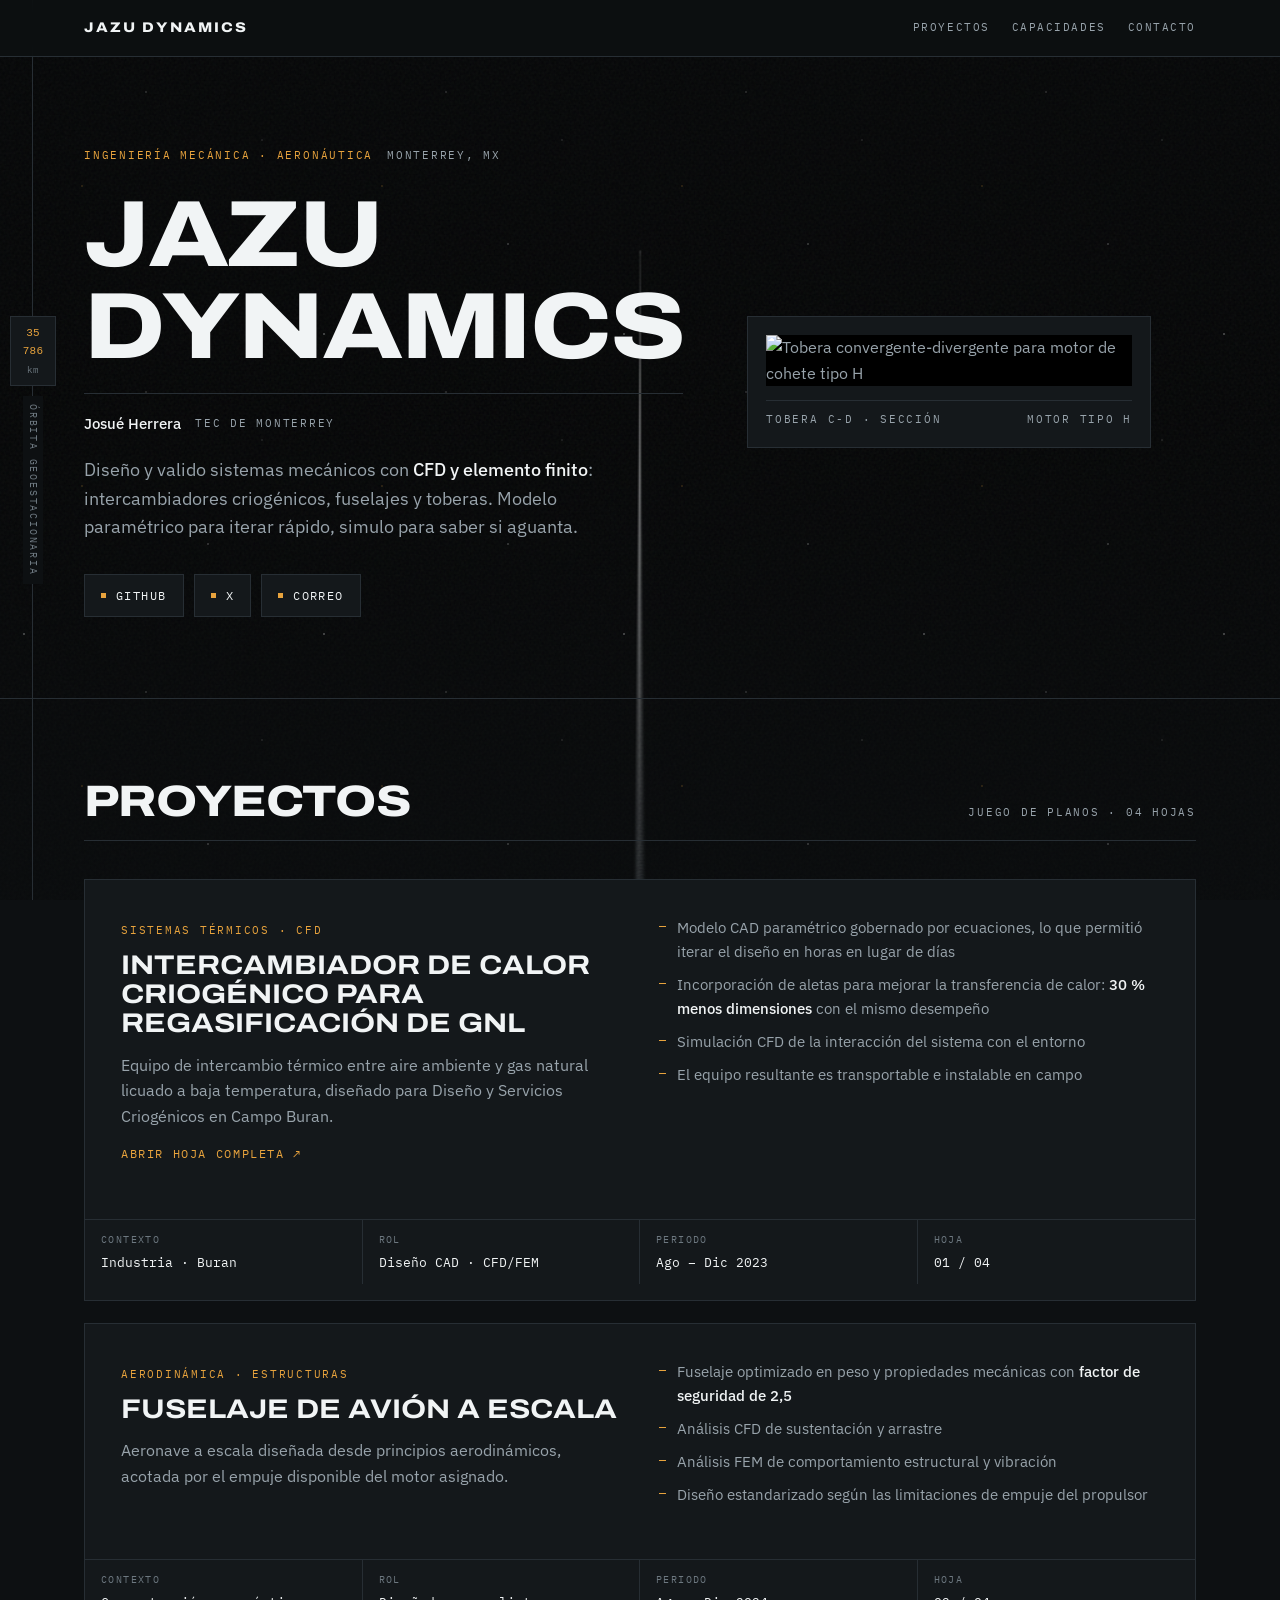
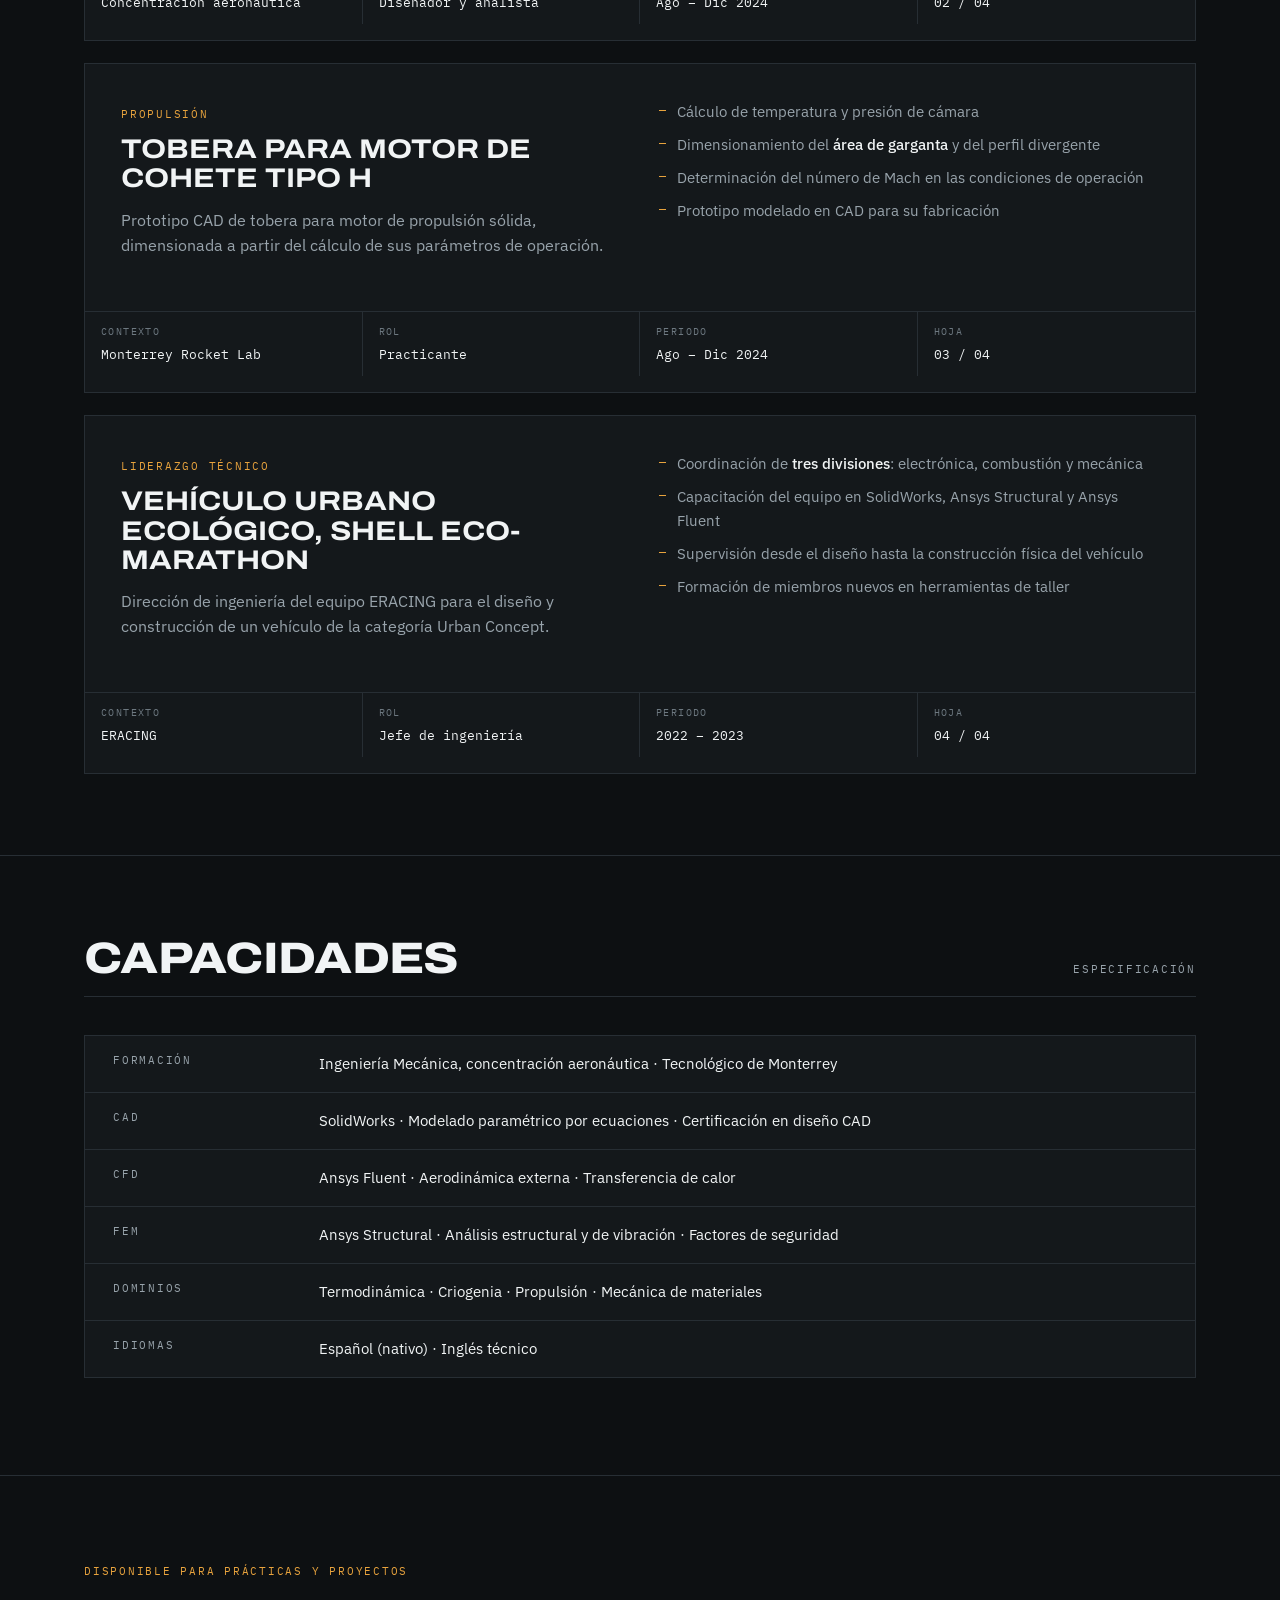
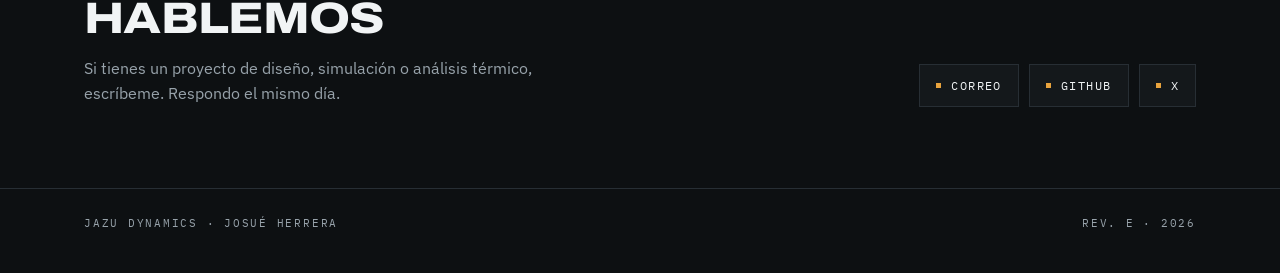
==== commit 49edb6b3: "Update index.html" ====
--- a/index.html
+++ b/index.html
@@ -64,20 +64,7 @@
 
       <!-- Tobera convergente-divergente -->
       <div class="plate">
-        <svg viewBox="0 0 420 320" role="img" aria-label="Sección de una tobera convergente-divergente con la garganta señalada">
-          <path class="draw draw--center ani d1" d="M34 160 H396"/>
-          <path class="draw ani d2" d="M56 96 H128 C160 96 182 126 200 140 C246 118 302 82 372 56"/>
-          <path class="draw ani d2" d="M56 224 H128 C160 224 182 194 200 180 C246 202 302 238 372 264"/>
-          <path class="draw draw--thin ani d3" d="M56 96 V224"/>
-          <path class="draw draw--thin ani d3" d="M372 56 V264"/>
-          <path class="draw draw--thin ani d3" d="M200 140 V180"/>
-          <path class="draw draw--thin ani d4" d="M200 196 V232 M186 232 H214"/>
-          <g class="fade">
-            <text class="lbl lbl--amber" x="206" y="248">Garganta · M = 1</text>
-            <text class="lbl" x="62" y="86">Cámara</text>
-            <text class="lbl" x="322" y="46">Salida</text>
-          </g>
-        </svg>
+        <img class="plate__img" src="tobera.png" alt="Tobera convergente-divergente para motor de cohete tipo H">
         <div class="plate__foot">
           <span class="tag">Tobera C-D · sección</span>
           <span class="tag">Motor tipo H</span>
--- a/styles.css
+++ b/styles.css
@@ -241,3 +241,6 @@
 
 /* pie de navegación */
 .siguiente{display:flex;justify-content:space-between;align-items:center;gap:20px;flex-wrap:wrap;padding:30px 0;border-top:1px solid var(--line)}
+
+/* imagen propia dentro del marco técnico del hero */
+.plate__img{display:block;width:100%;height:auto;background:#000}
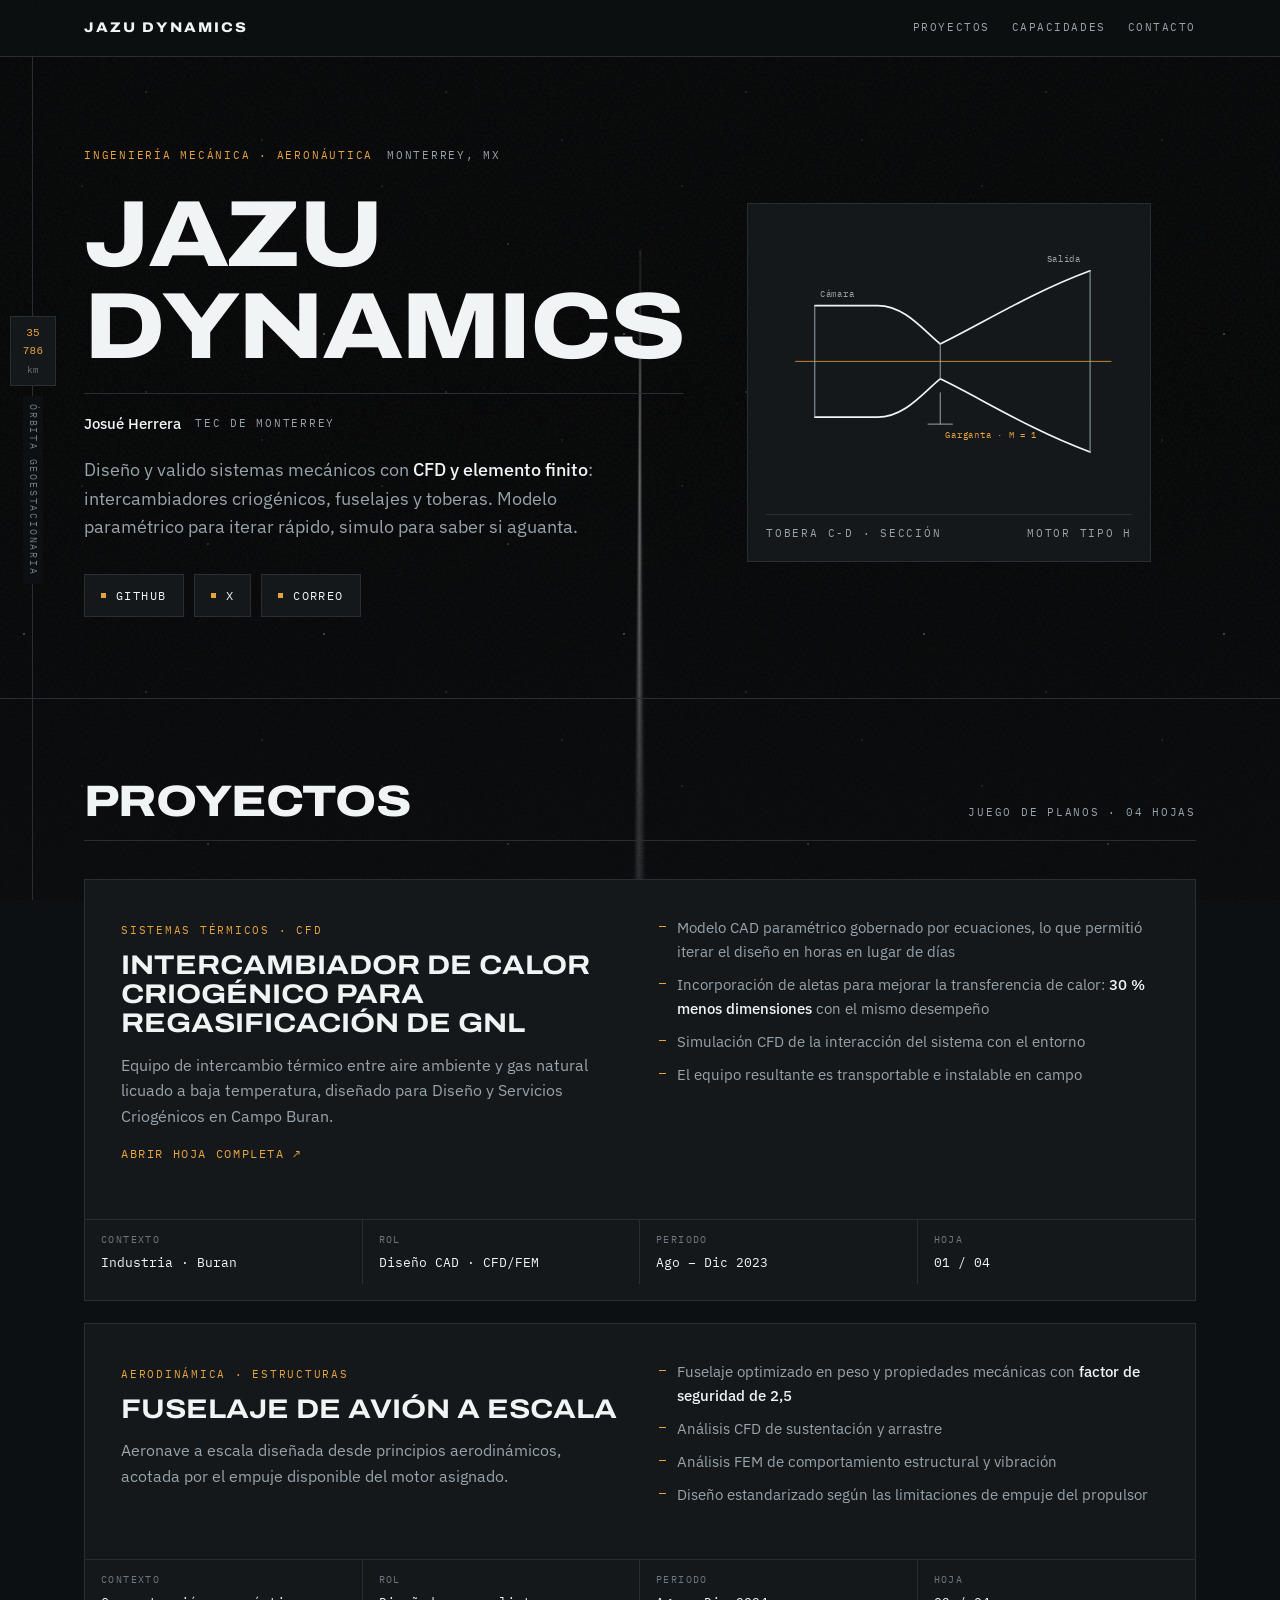
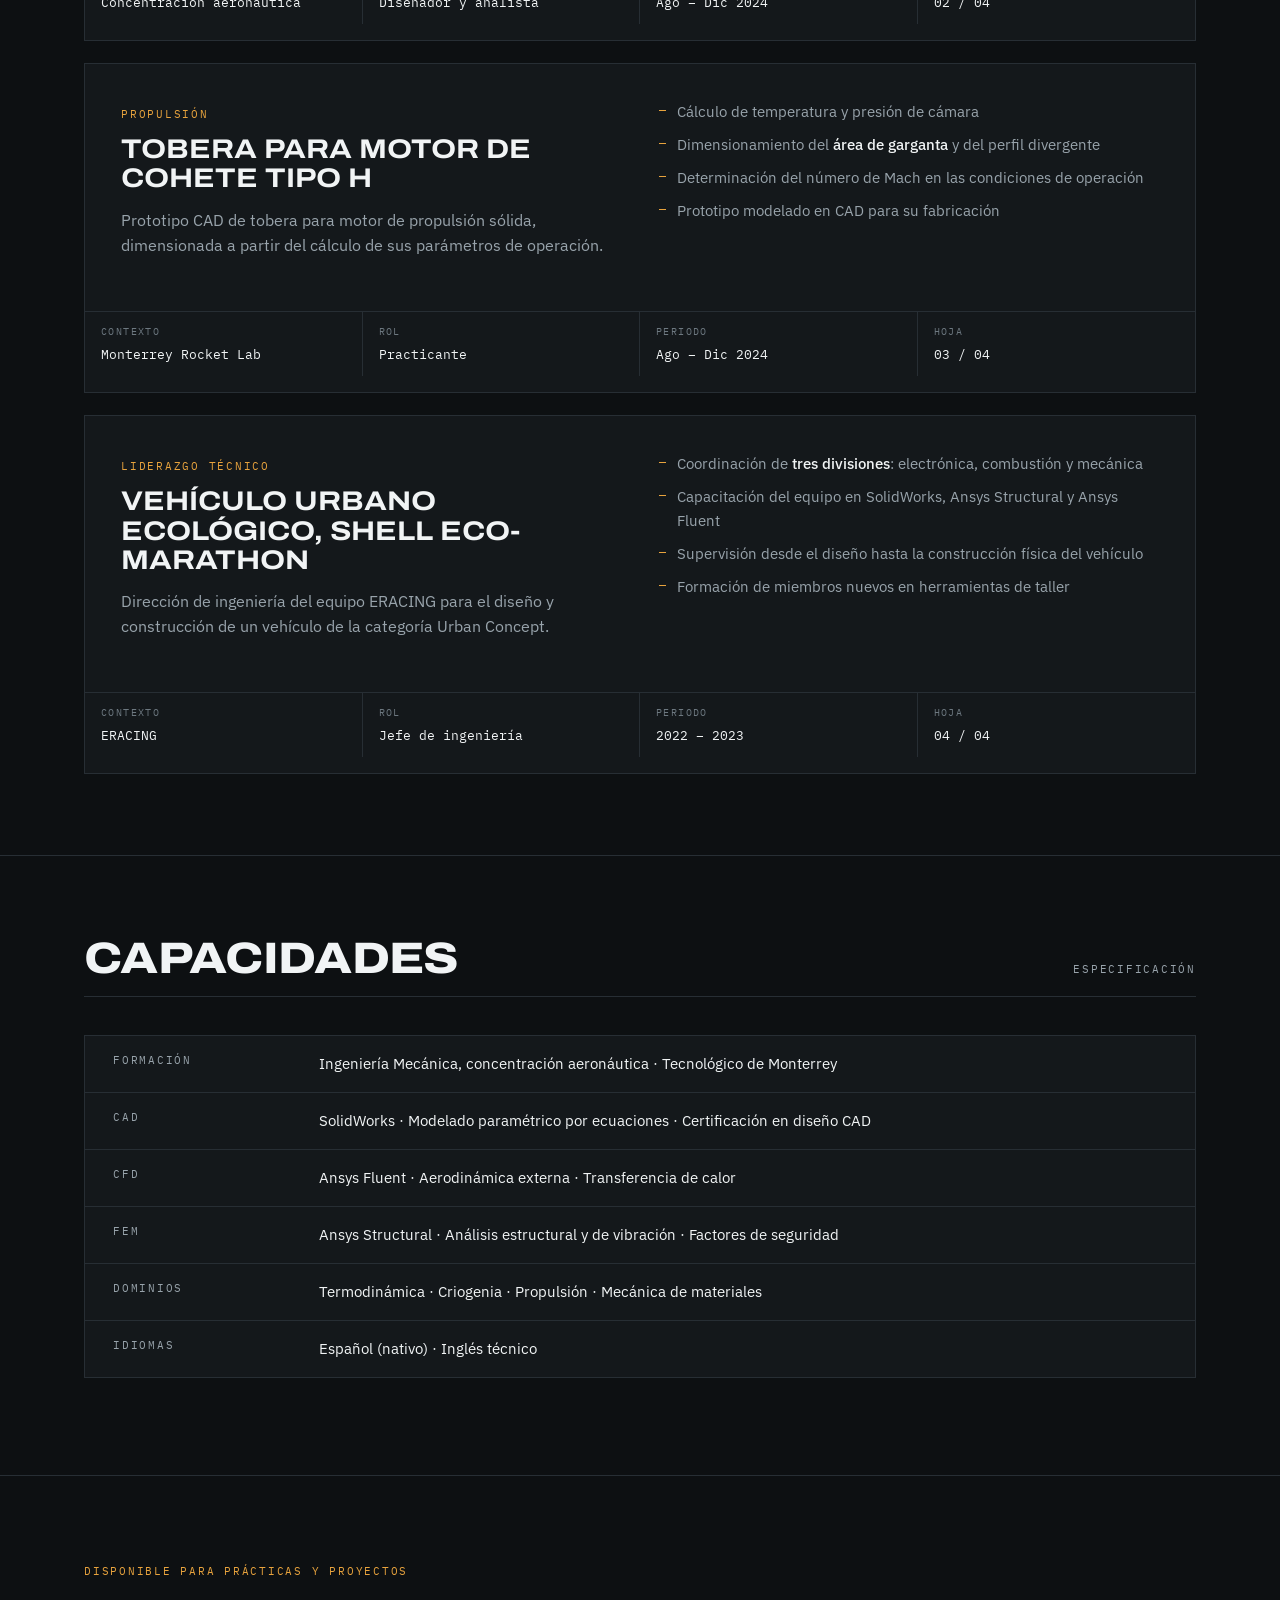
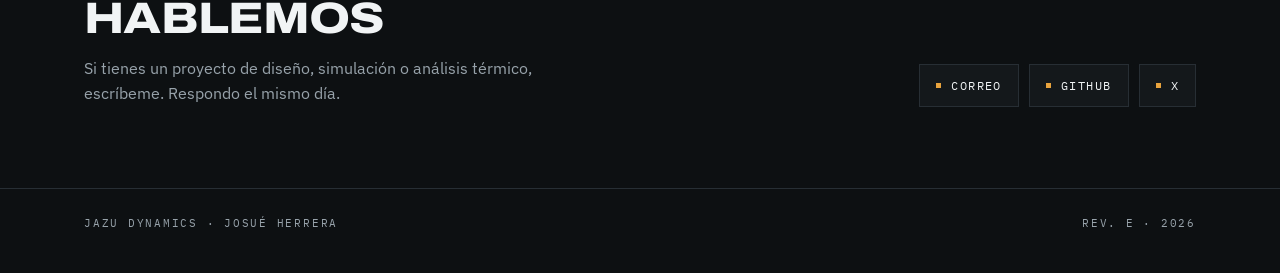
==== commit 67e3aac1: "Add files via upload" ====
--- a/index.html
+++ b/index.html
@@ -64,7 +64,20 @@
 
       <!-- Tobera convergente-divergente -->
       <div class="plate">
-        <img class="plate__img" src="tobera.png" alt="Tobera convergente-divergente para motor de cohete tipo H">
+        <svg viewBox="0 0 420 320" role="img" aria-label="Sección de una tobera convergente-divergente con la garganta señalada">
+          <path class="draw draw--center ani d1" d="M34 160 H396"/>
+          <path class="draw ani d2" d="M56 96 H128 C160 96 182 126 200 140 C246 118 302 82 372 56"/>
+          <path class="draw ani d2" d="M56 224 H128 C160 224 182 194 200 180 C246 202 302 238 372 264"/>
+          <path class="draw draw--thin ani d3" d="M56 96 V224"/>
+          <path class="draw draw--thin ani d3" d="M372 56 V264"/>
+          <path class="draw draw--thin ani d3" d="M200 140 V180"/>
+          <path class="draw draw--thin ani d4" d="M200 196 V232 M186 232 H214"/>
+          <g class="fade">
+            <text class="lbl lbl--amber" x="206" y="248">Garganta · M = 1</text>
+            <text class="lbl" x="62" y="86">Cámara</text>
+            <text class="lbl" x="322" y="46">Salida</text>
+          </g>
+        </svg>
         <div class="plate__foot">
           <span class="tag">Tobera C-D · sección</span>
           <span class="tag">Motor tipo H</span>
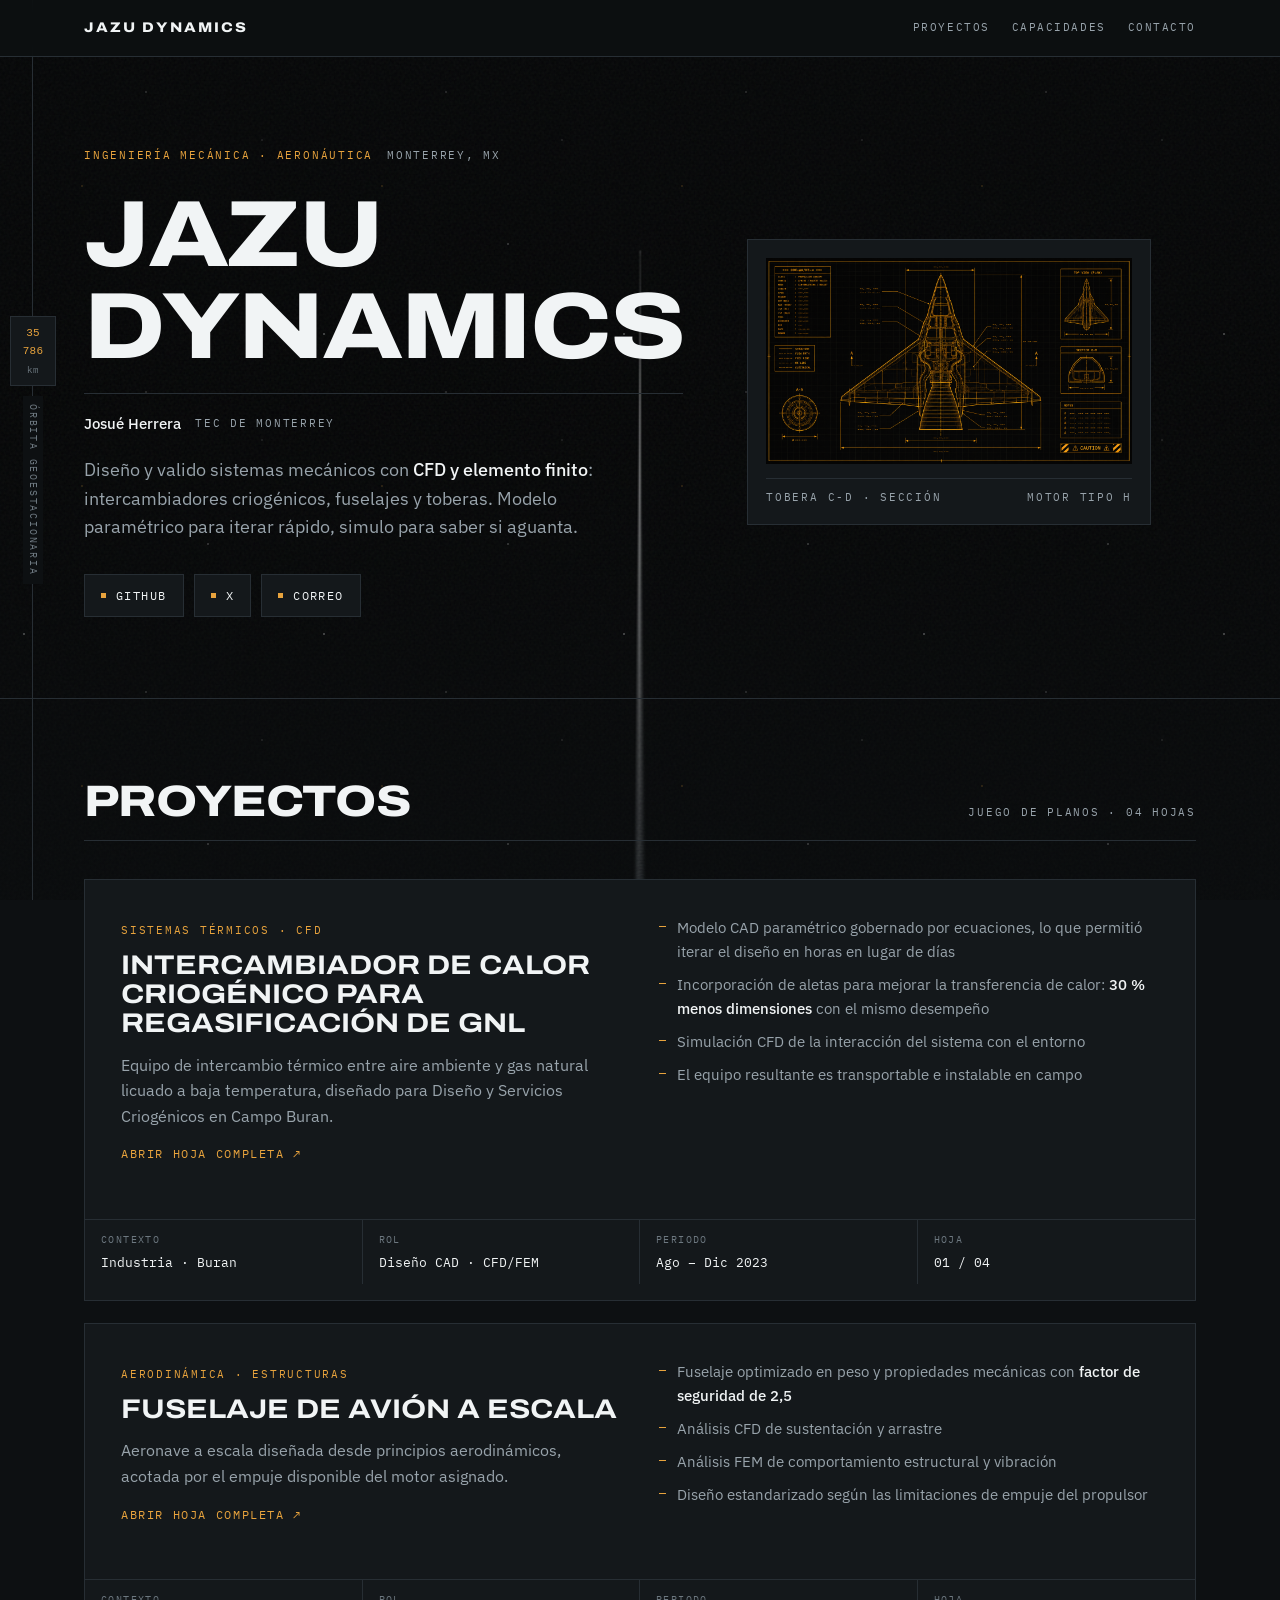
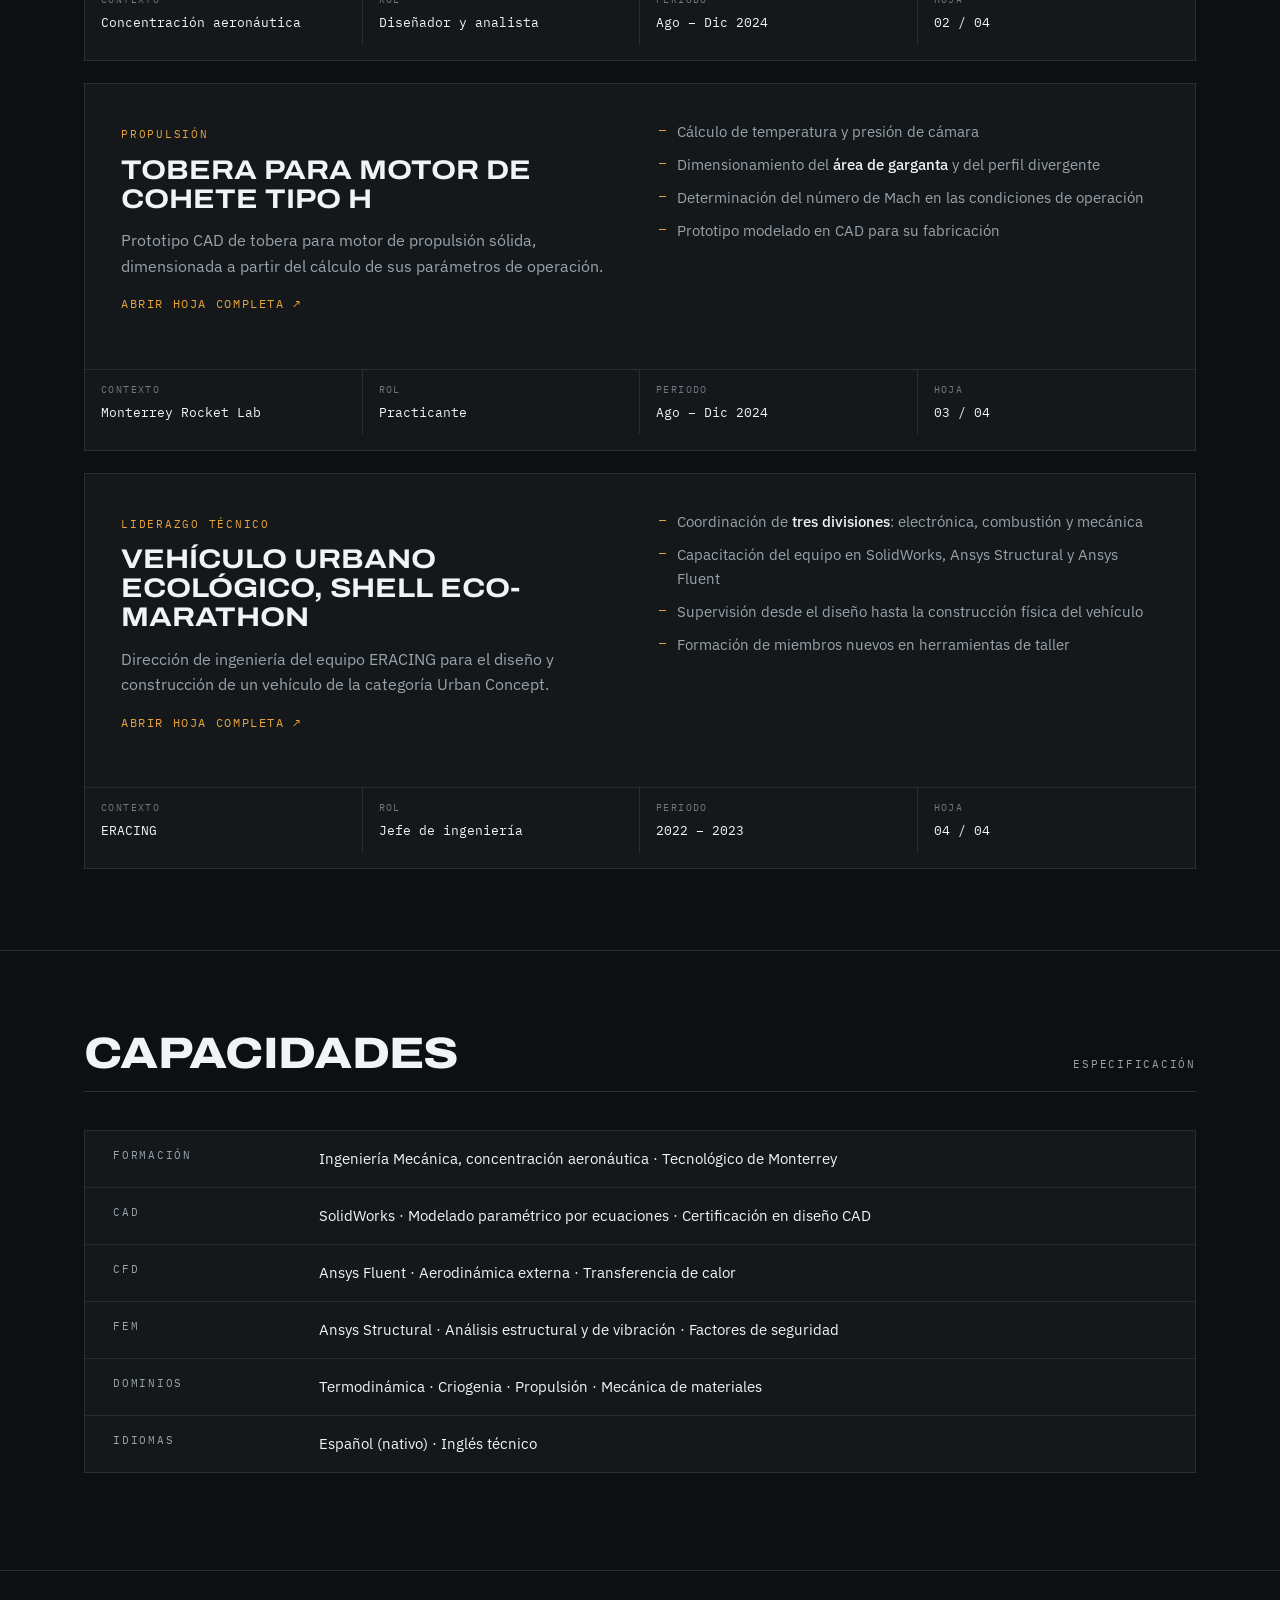
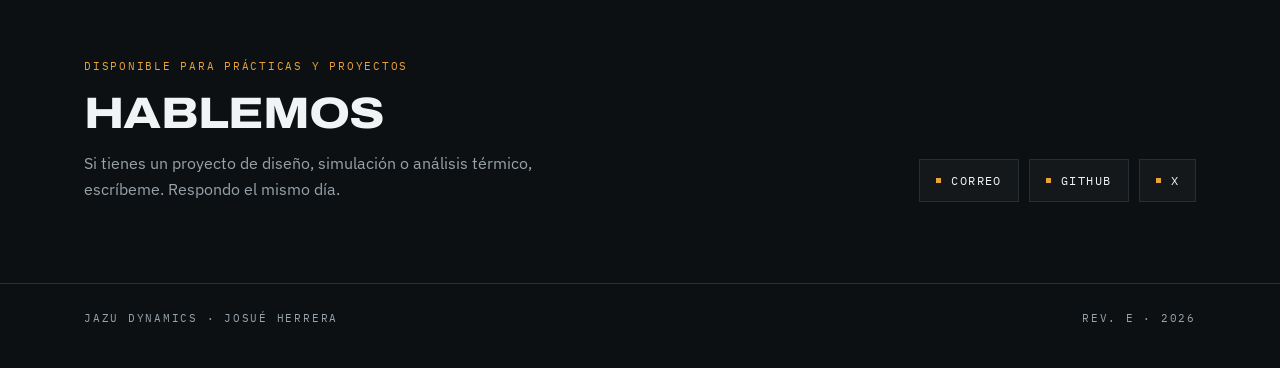
==== commit f78d00dd: "Add files via upload" ====
--- a/index.html
+++ b/index.html
@@ -64,20 +64,7 @@
 
       <!-- Tobera convergente-divergente -->
       <div class="plate">
-        <svg viewBox="0 0 420 320" role="img" aria-label="Sección de una tobera convergente-divergente con la garganta señalada">
-          <path class="draw draw--center ani d1" d="M34 160 H396"/>
-          <path class="draw ani d2" d="M56 96 H128 C160 96 182 126 200 140 C246 118 302 82 372 56"/>
-          <path class="draw ani d2" d="M56 224 H128 C160 224 182 194 200 180 C246 202 302 238 372 264"/>
-          <path class="draw draw--thin ani d3" d="M56 96 V224"/>
-          <path class="draw draw--thin ani d3" d="M372 56 V264"/>
-          <path class="draw draw--thin ani d3" d="M200 140 V180"/>
-          <path class="draw draw--thin ani d4" d="M200 196 V232 M186 232 H214"/>
-          <g class="fade">
-            <text class="lbl lbl--amber" x="206" y="248">Garganta · M = 1</text>
-            <text class="lbl" x="62" y="86">Cámara</text>
-            <text class="lbl" x="322" y="46">Salida</text>
-          </g>
-        </svg>
+        <img class="plate__img" src="tobera.png" alt="Tobera convergente-divergente para motor de cohete tipo H">
         <div class="plate__foot">
           <span class="tag">Tobera C-D · sección</span>
           <span class="tag">Motor tipo H</span>
@@ -127,6 +114,7 @@
               <span class="tag tag--amber">Aerodinámica · Estructuras</span>
               <h3>Fuselaje de avión a escala</h3>
               <p>Aeronave a escala diseñada desde principios aerodinámicos, acotada por el empuje disponible del motor asignado.</p>
+              <a class="go" href="proyecto-02.html">Abrir hoja completa <span aria-hidden="true">↗</span></a>
             </div>
             <div>
               <ul class="bullets">
@@ -151,6 +139,7 @@
               <span class="tag tag--amber">Propulsión</span>
               <h3>Tobera para motor de cohete tipo H</h3>
               <p>Prototipo CAD de tobera para motor de propulsión sólida, dimensionada a partir del cálculo de sus parámetros de operación.</p>
+              <a class="go" href="proyecto-03.html">Abrir hoja completa <span aria-hidden="true">↗</span></a>
             </div>
             <div>
               <ul class="bullets">
@@ -175,6 +164,7 @@
               <span class="tag tag--amber">Liderazgo técnico</span>
               <h3>Vehículo urbano ecológico, Shell Eco-marathon</h3>
               <p>Dirección de ingeniería del equipo ERACING para el diseño y construcción de un vehículo de la categoría Urban Concept.</p>
+              <a class="go" href="proyecto-04.html">Abrir hoja completa <span aria-hidden="true">↗</span></a>
             </div>
             <div>
               <ul class="bullets">
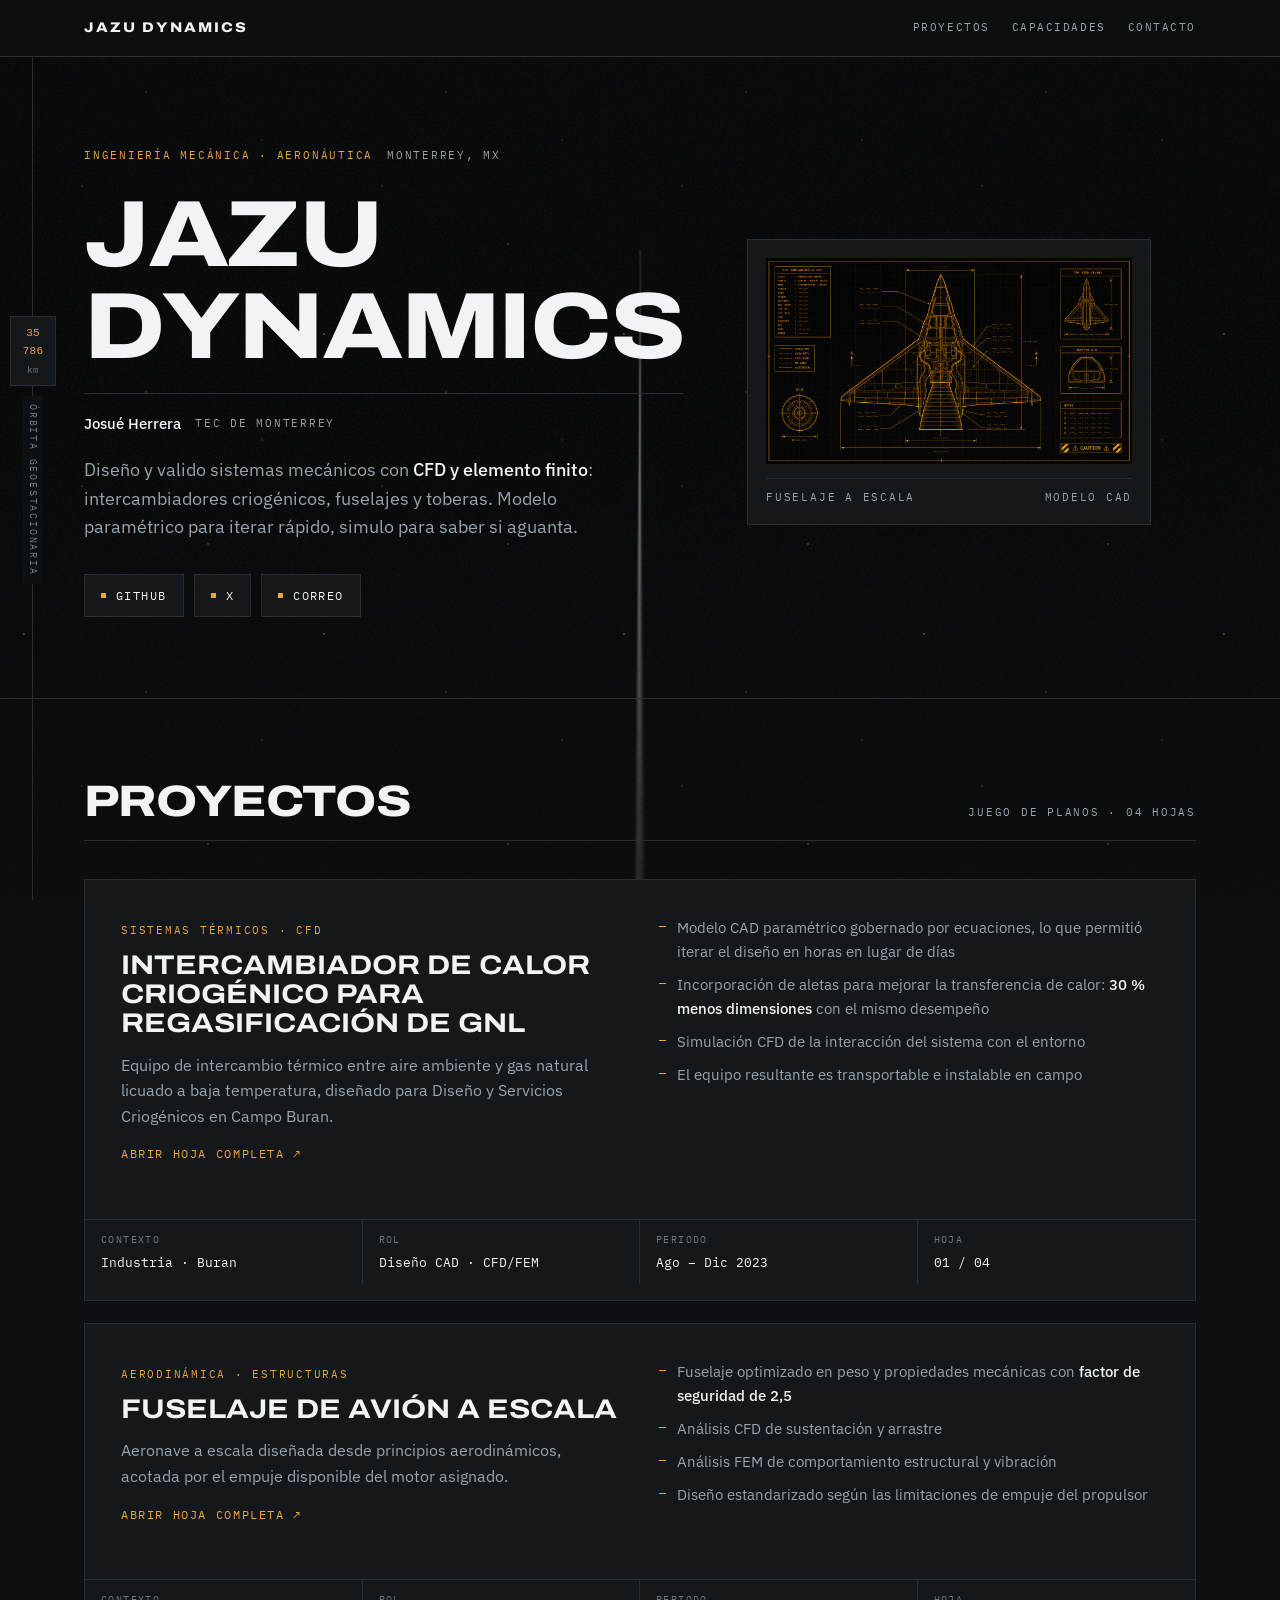
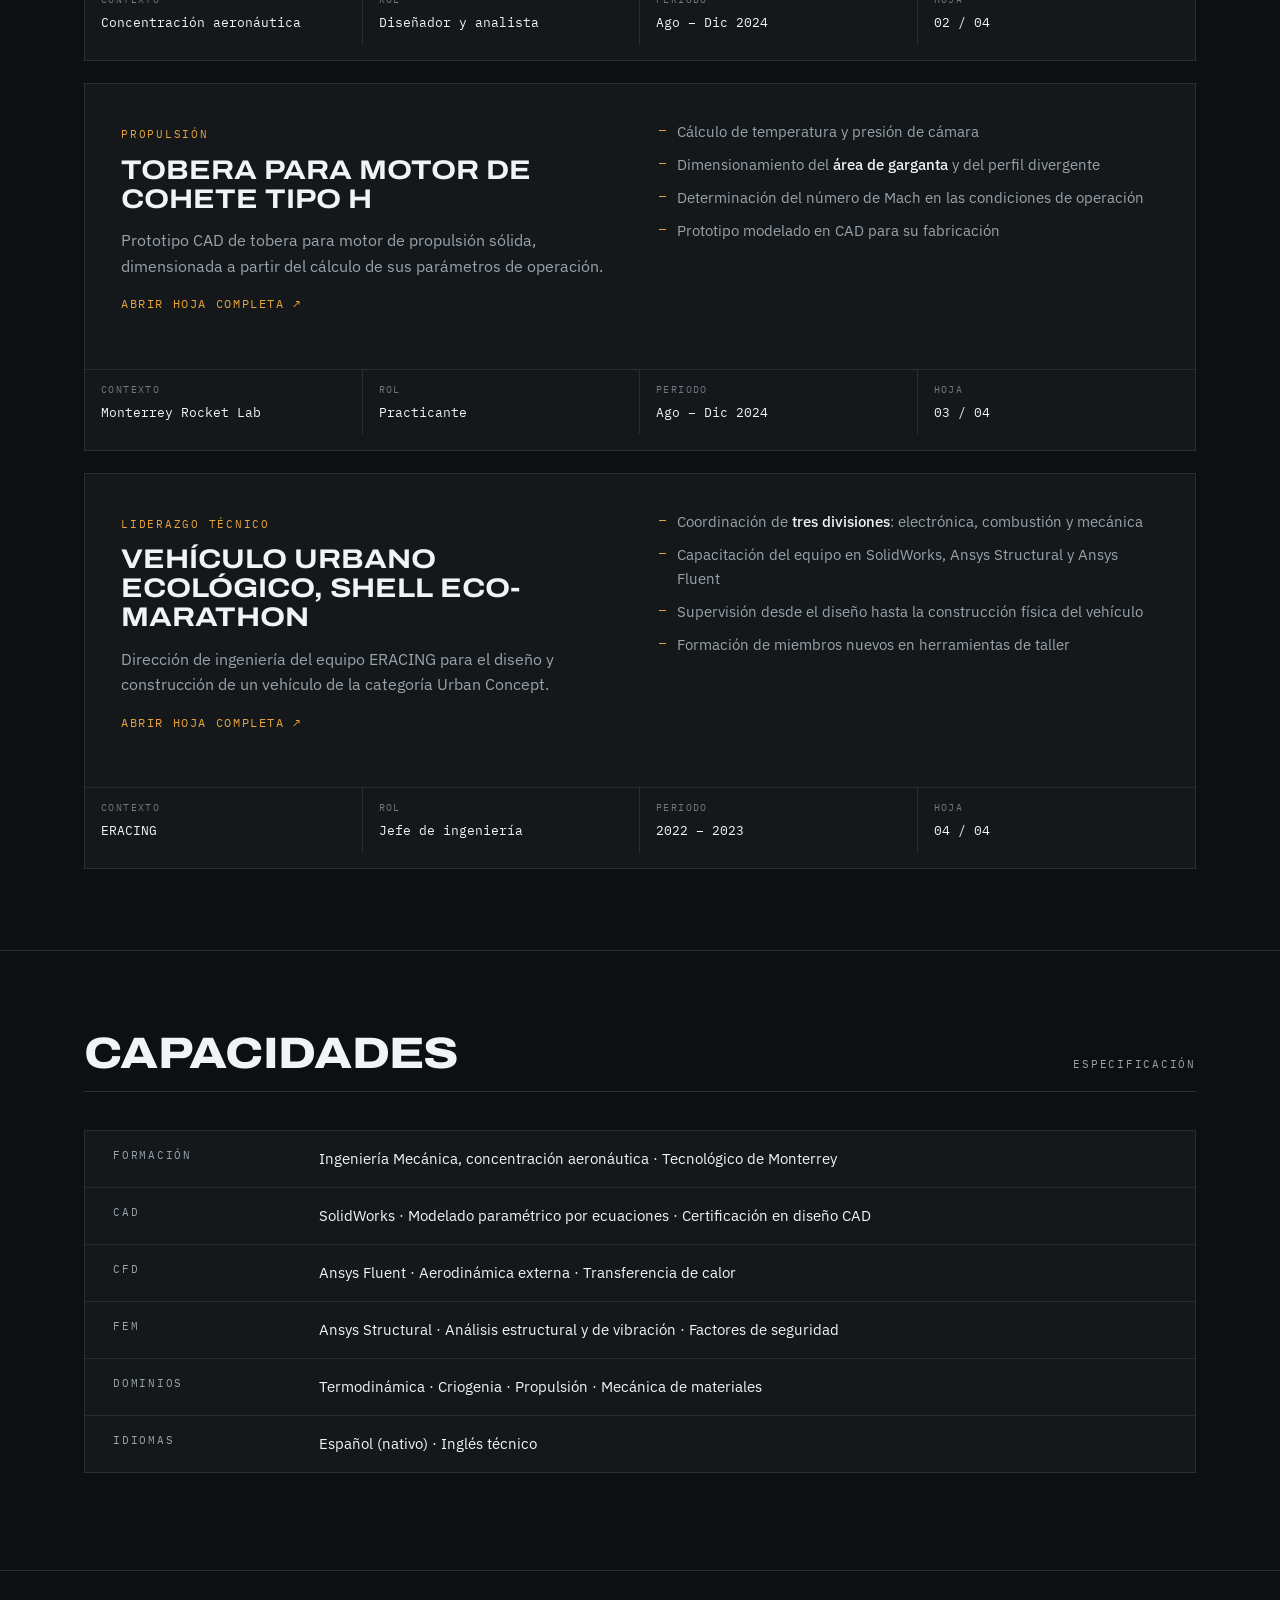
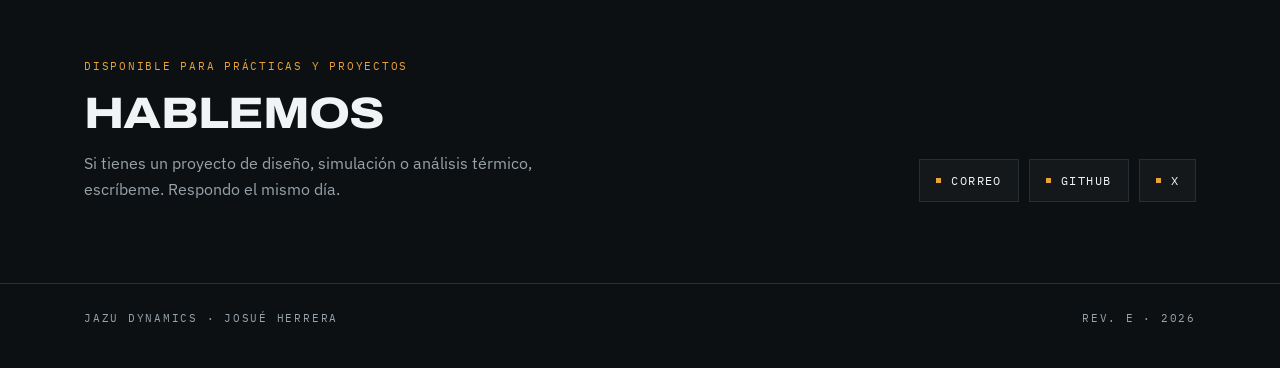
==== commit 68d7e809: "Update index.html" ====
--- a/index.html
+++ b/index.html
@@ -62,12 +62,12 @@
         </div>
       </div>
 
-      <!-- Tobera convergente-divergente -->
+      <!-- Imagen principal -->
       <div class="plate">
-        <img class="plate__img" src="tobera.png" alt="Tobera convergente-divergente para motor de cohete tipo H">
+        <img class="plate__img" src="avion2.png" alt="Modelo de la aeronave a escala">
         <div class="plate__foot">
-          <span class="tag">Tobera C-D · sección</span>
-          <span class="tag">Motor tipo H</span>
+          <span class="tag">Fuselaje a escala</span>
+          <span class="tag">Modelo CAD</span>
         </div>
       </div>
     </div>
